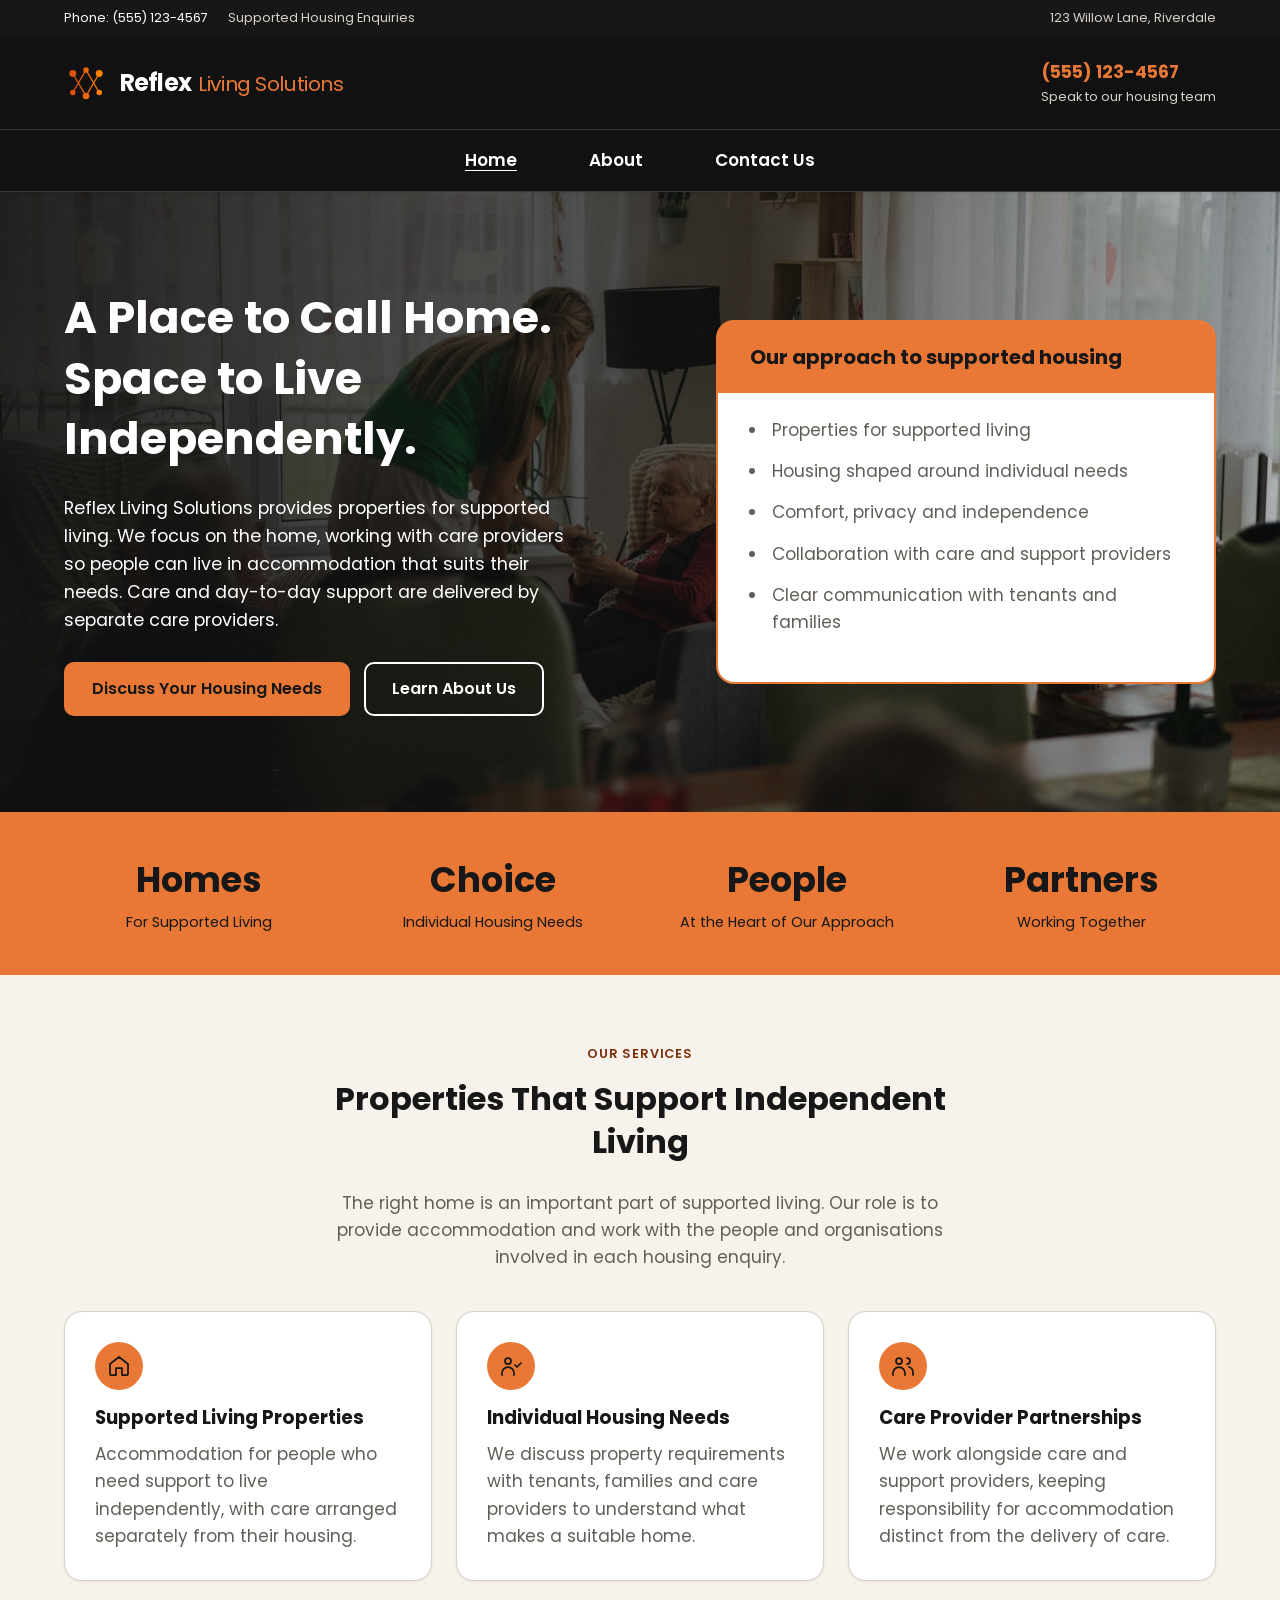
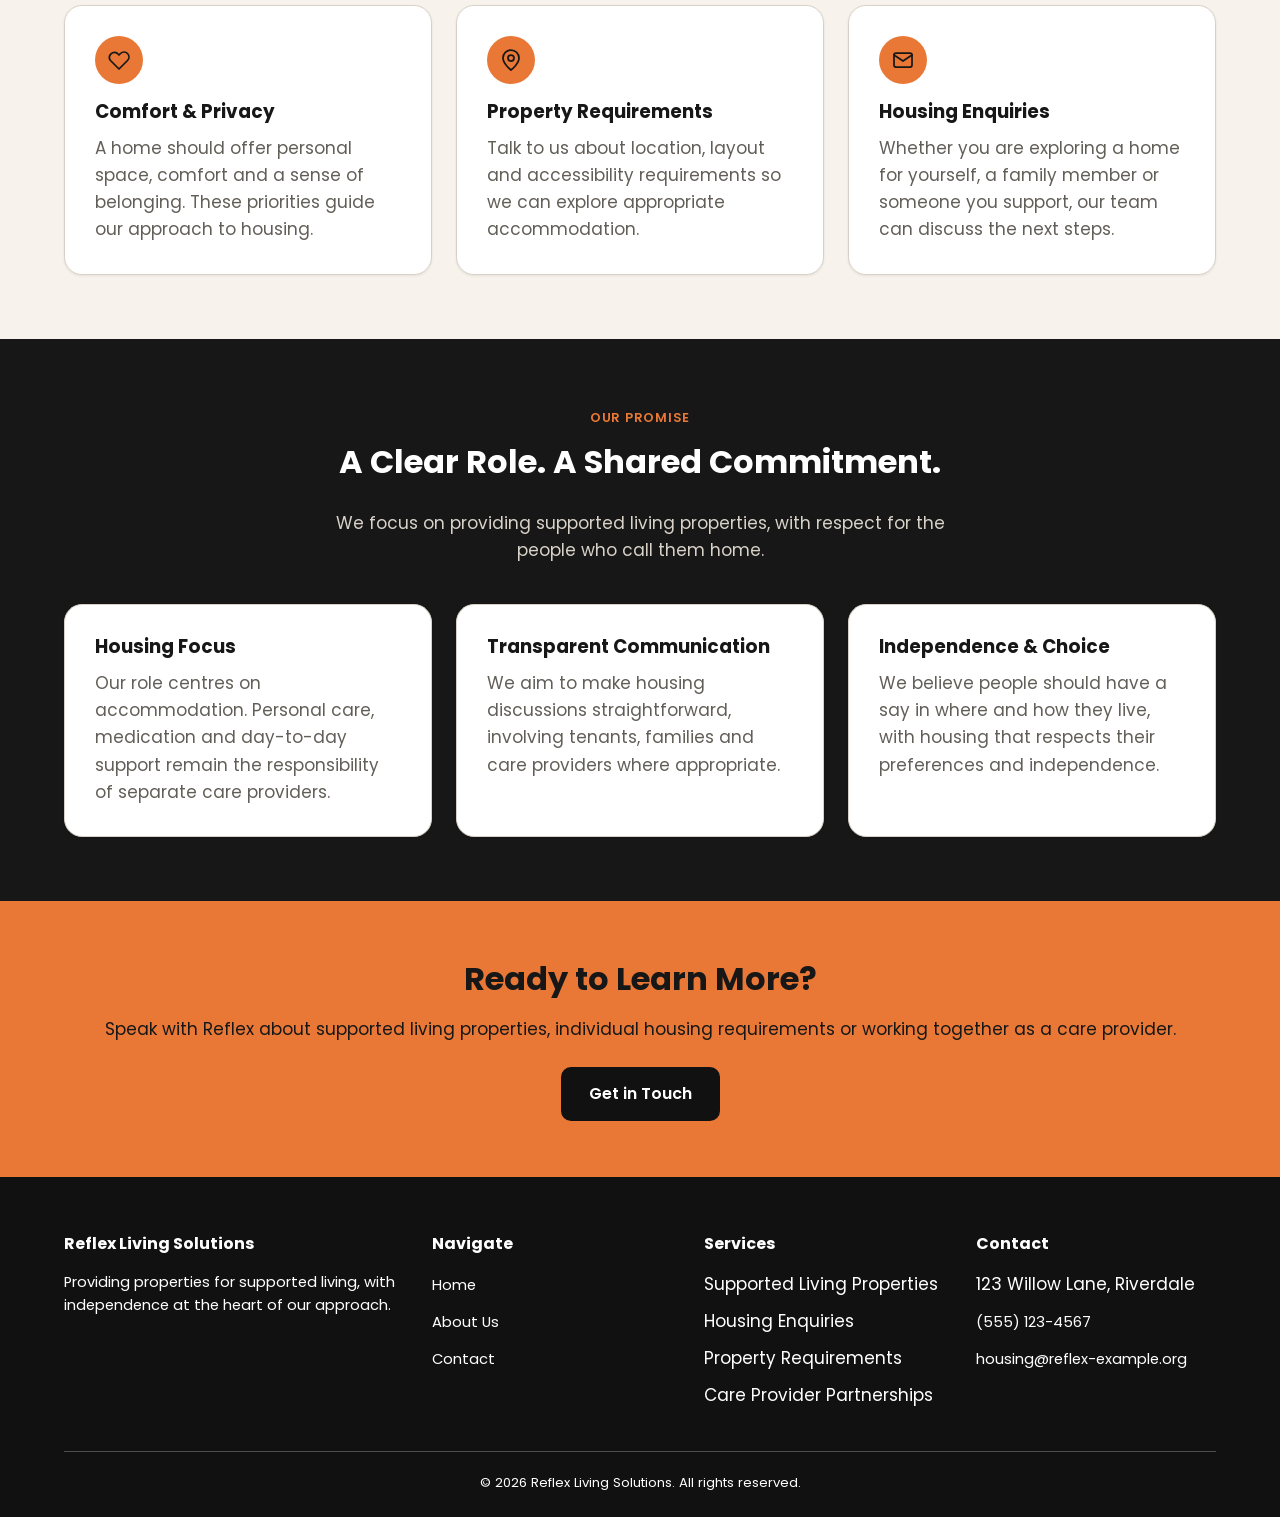
==== website/index.html @ 96c279c5 "Fix 6 logos" ====
<!DOCTYPE html>
<html lang="en">
<head>
    <meta charset="UTF-8">
    <meta name="viewport" content="width=device-width, initial-scale=1.0">
    <title>Reflex Living Solutions | Properties for Supported Living</title>
    <meta name="description" content="Reflex Living Solutions provides properties for supported living, working with care providers to help people find a home that suits their needs.">
    <link rel="icon" href="favicon.ico?v=2" sizes="any">
    <link rel="icon" type="image/png" sizes="32x32" href="images/favicon-32.png?v=2">
    <link rel="stylesheet" href="styles.css">
</head>
<body>
    <a class="skip-link" href="#main-content">Skip to main content</a>

    <div class="top-bar">
        <div class="container">
            <div class="top-bar__contact">
                <a href="tel:+15551234567">Phone: (555) 123-4567</a>
                <span>Supported Housing Enquiries</span>
            </div>
            <div class="top-bar__address">
                123 Willow Lane, Riverdale
            </div>
        </div>
    </div>

    <header class="site-header">
        <div class="container">
            <div class="brand">
                <img class="brand__logo" src="images/logo_reflex.svg" alt="" width="44" height="44">
                <div class="brand__name">
                    Reflex
                    <span>Living Solutions</span>
                </div>
            </div>
            <a class="header-contact" href="tel:+15551234567">
                (555) 123-4567
                <span>Speak to our housing team</span>
            </a>
        </div>
        <nav class="main-nav" aria-label="Primary">
                <ul>
                    <li><a href="index.html" class="active" aria-current="page">Home</a></li>
                    <li><a href="about.html">About</a></li>
                    <li><a href="contact.html" class="nav-cta">Contact Us</a></li>
                </ul>
        </nav>
    </header>

    <main id="main-content">
        <section class="hero">
            <div class="container">
                <div>
                    <h1>A Place to Call Home. Space to Live Independently.</h1>
                    <p>Reflex Living Solutions provides properties for supported living. We focus on the home, working with care providers so people can live in accommodation that suits their needs. Care and day-to-day support are delivered by separate care providers.</p>
                    <div class="hero__actions">
                        <a href="contact.html" class="btn btn-primary">Discuss Your Housing Needs</a>
                        <a href="about.html" class="btn btn-outline">Learn About Us</a>
                    </div>
                </div>
                <div class="hero__panel">
                    <h3>Our approach to supported housing</h3>
                    <ul>
                        <li>Properties for supported living</li>
                        <li>Housing shaped around individual needs</li>
                        <li>Comfort, privacy and independence</li>
                        <li>Collaboration with care and support providers</li>
                        <li>Clear communication with tenants and families</li>
                    </ul>
                </div>
            </div>
        </section>

        <section class="stats">
            <div class="container">
                <div class="grid">
                    <div>
                        <span class="stat__number">Homes</span>
                        <span class="stat__label">For Supported Living</span>
                    </div>
                    <div>
                        <span class="stat__number">Choice</span>
                        <span class="stat__label">Individual Housing Needs</span>
                    </div>
                    <div>
                        <span class="stat__number">People</span>
                        <span class="stat__label">At the Heart of Our Approach</span>
                    </div>
                    <div>
                        <span class="stat__number">Partners</span>
                        <span class="stat__label">Working Together</span>
                    </div>
                </div>
            </div>
        </section>

        <section class="section">
            <div class="container">
                <div class="section-header">
                    <span class="eyebrow">Our Services</span>
                    <h2>Properties That Support Independent Living</h2>
                    <p>The right home is an important part of supported living. Our role is to provide accommodation and work with the people and organisations involved in each housing enquiry.</p>
                </div>
                <div class="grid grid-3">
                    <div class="card">
                        <div class="card__icon" aria-hidden="true">
                            <svg viewBox="0 0 24 24" focusable="false"><path d="m3 10 9-7 9 7v10a1 1 0 0 1-1 1h-5v-7H9v7H4a1 1 0 0 1-1-1Z"/></svg>
                        </div>
                        <h3>Supported Living Properties</h3>
                        <p>Accommodation for people who need support to live independently, with care arranged separately from their housing.</p>
                    </div>
                    <div class="card">
                        <div class="card__icon" aria-hidden="true">
                            <svg viewBox="0 0 24 24" focusable="false"><circle cx="9" cy="7" r="3"/><path d="M3 21v-2a6 6 0 0 1 12 0v2m1-10 2 2 4-4"/></svg>
                        </div>
                        <h3>Individual Housing Needs</h3>
                        <p>We discuss property requirements with tenants, families and care providers to understand what makes a suitable home.</p>
                    </div>
                    <div class="card">
                        <div class="card__icon" aria-hidden="true">
                            <svg viewBox="0 0 24 24" focusable="false"><circle cx="8" cy="7" r="3"/><path d="M2 21v-2a6 6 0 0 1 12 0v2m2-17a3 3 0 0 1 0 6m2 3a6 6 0 0 1 4 6v2"/></svg>
                        </div>
                        <h3>Care Provider Partnerships</h3>
                        <p>We work alongside care and support providers, keeping responsibility for accommodation distinct from the delivery of care.</p>
                    </div>
                    <div class="card">
                        <div class="card__icon" aria-hidden="true">
                            <svg viewBox="0 0 24 24" focusable="false"><path d="M20.5 5.5a5 5 0 0 0-7 0L12 7l-1.5-1.5a5 5 0 0 0-7 7L12 21l8.5-8.5a5 5 0 0 0 0-7Z"/></svg>
                        </div>
                        <h3>Comfort &amp; Privacy</h3>
                        <p>A home should offer personal space, comfort and a sense of belonging. These priorities guide our approach to housing.</p>
                    </div>
                    <div class="card">
                        <div class="card__icon" aria-hidden="true">
                            <svg viewBox="0 0 24 24" focusable="false"><path d="M20 10c0 6-8 12-8 12S4 16 4 10a8 8 0 1 1 16 0Z"/><circle cx="12" cy="10" r="3"/></svg>
                        </div>
                        <h3>Property Requirements</h3>
                        <p>Talk to us about location, layout and accessibility requirements so we can explore appropriate accommodation.</p>
                    </div>
                    <div class="card">
                        <div class="card__icon" aria-hidden="true">
                            <svg viewBox="0 0 24 24" focusable="false"><rect x="3" y="5" width="18" height="14" rx="2"/><path d="m3 7 9 6 9-6"/></svg>
                        </div>
                        <h3>Housing Enquiries</h3>
                        <p>Whether you are exploring a home for yourself, a family member or someone you support, our team can discuss the next steps.</p>
                    </div>
                </div>
            </div>
        </section>

        <section class="section section-alt">
            <div class="container">
                <div class="section-header">
                    <span class="eyebrow">Our Promise</span>
                    <h2>A Clear Role. A Shared Commitment.</h2>
                    <p>We focus on providing supported living properties, with respect for the people who call them home.</p>
                </div>
                <div class="grid grid-3">
                    <div class="card">
                        <h3>Housing Focus</h3>
                        <p>Our role centres on accommodation. Personal care, medication and day-to-day support remain the responsibility of separate care providers.</p>
                    </div>
                    <div class="card">
                        <h3>Transparent Communication</h3>
                        <p>We aim to make housing discussions straightforward, involving tenants, families and care providers where appropriate.</p>
                    </div>
                    <div class="card">
                        <h3>Independence &amp; Choice</h3>
                        <p>We believe people should have a say in where and how they live, with housing that respects their preferences and independence.</p>
                    </div>
                </div>
            </div>
        </section>

        <section class="cta-banner">
            <div class="container">
                <h2>Ready to Learn More?</h2>
                <p>Speak with Reflex about supported living properties, individual housing requirements or working together as a care provider.</p>
                <a href="contact.html" class="btn btn-accent">Get in Touch</a>
            </div>
        </section>
    </main>

    <footer class="site-footer">
        <div class="container">
            <div class="footer-grid">
                <div>
                    <h4>Reflex Living Solutions</h4>
                    <p>Providing properties for supported living, with independence at the heart of our approach.</p>
                </div>
                <div>
                    <h4>Navigate</h4>
                    <ul>
                        <li><a href="index.html">Home</a></li>
                        <li><a href="about.html">About Us</a></li>
                        <li><a href="contact.html">Contact</a></li>
                    </ul>
                </div>
                <div>
                    <h4>Services</h4>
                    <ul>
                        <li>Supported Living Properties</li>
                        <li>Housing Enquiries</li>
                        <li>Property Requirements</li>
                        <li>Care Provider Partnerships</li>
                    </ul>
                </div>
                <div>
                    <h4>Contact</h4>
                    <ul>
                        <li>123 Willow Lane, Riverdale</li>
                        <li><a href="tel:+15551234567">(555) 123-4567</a></li>
                        <li><a href="mailto:housing@reflex-example.org">housing@reflex-example.org</a></li>
                    </ul>
                </div>
            </div>
            <div class="footer-bottom">
                &copy; 2026 Reflex Living Solutions. All rights reserved.
            </div>
        </div>
    </footer>
</body>
</html>
---- website/styles.css ----
/* ============================================
   Reflex Living Solutions — Shared Styles
   ============================================ */

@font-face {
  font-family: 'Poppins';
  font-style: normal;
  font-weight: 400;
  font-display: swap;
  src: url('fonts/poppins-latin-400-normal.woff2') format('woff2');
}

@font-face {
  font-family: 'Poppins';
  font-style: normal;
  font-weight: 600;
  font-display: swap;
  src: url('fonts/poppins-latin-600-normal.woff2') format('woff2');
}

@font-face {
  font-family: 'Poppins';
  font-style: normal;
  font-weight: 700;
  font-display: swap;
  src: url('fonts/poppins-latin-700-normal.woff2') format('woff2');
}

/*
  Reflex palette
  Near-black creates the brand foundation, warm off-white keeps long pages
  welcoming, and burnt orange is reserved for actions and key details.
*/
:root {
  --color-primary: #a63f12;
  --color-primary-dark: #7d2e0b;
  --color-primary-light: #e97836;
  --color-secondary: #171717;
  --color-accent: #e97836;
  --color-accent-dark: #a63f12;
  --color-button-hover: #a63f12;
  --color-focus: #c85a21;

  --color-bg: #f7f3ec;
  --color-bg-alt: #171717;
  --color-surface: #ffffff;
  --color-header-bg: #111111;

  --color-heading: #171717;
  --color-text: #292724;
  --color-text-muted: #625e58;
  --color-text-inverse: #ffffff;
  --color-text-inverse-muted: #d8d2c9;

  --color-border: #d8d1c7;
  --color-border-dark: #3a3835;

  --font-heading: 'Poppins', Arial, sans-serif;
  --font-body: 'Poppins', Arial, sans-serif;

  --radius: 10px;
  --shadow-sm: 0 1px 3px rgba(0, 0, 0, 0.08);
  --shadow-md: 0 4px 14px rgba(0, 0, 0, 0.10);

  --container-width: 1200px;
}

* {
  box-sizing: border-box;
}

html {
  scroll-behavior: smooth;
}

body {
margin: 0;
  font-family: var(--font-body);
  font-size: 1.0625rem;
  color: var(--color-text);
  background-color: var(--color-bg);
  line-height: 1.6;
  -webkit-font-smoothing: antialiased;
}

h1, h2, h3, h4 {
font-family: var(--font-heading);
  color: var(--color-heading);
  font-weight: 700;
  line-height: 1.35;
  margin-top: 0;
}

h2 {
  font-size: clamp(1.65rem, 2.5vw, 2.5rem);
}

p {
  margin-top: 0;
}

a {
  color: var(--color-primary);
  text-decoration: none;
}

a:hover {
  text-decoration: underline;
}

img {
  max-width: 100%;
  display: block;
}

.container {
  width: 100%;
  max-width: var(--container-width);
  margin: 0 auto;
  padding: 0 24px;
}

/* ---------- Skip link ---------- */
.skip-link {
position: absolute;
  left: -999px;
  top: auto;
  background: var(--color-primary-dark);
  color: var(--color-text-inverse);
  padding: 10px 16px;
  border-radius: var(--radius);
  z-index: 1000;
}

.skip-link:focus {
  left: 16px;
  top: 16px;
}

/* ---------- Top bar ---------- */
.top-bar {
background-color: var(--color-bg-alt);
  color: var(--color-text-inverse-muted);
  font-size: 0.8rem;
}

.top-bar .container {
  display: flex;
  justify-content: space-between;
  align-items: center;
  padding-top: 8px;
  padding-bottom: 8px;
  flex-wrap: wrap;
  gap: 8px;
}

.top-bar a {
  color: var(--color-text-inverse);
}

.top-bar__contact {
  display: flex;
  gap: 20px;
  flex-wrap: wrap;
}

/* ---------- Header / Nav ---------- */
.site-header {
  background-color: var(--color-header-bg);
  border-bottom: 1px solid var(--color-border-dark);
  position: sticky;
  top: 0;
  z-index: 100;
  box-shadow: var(--shadow-sm);
}

.site-header .container {
display: flex;
  align-items: center;
  justify-content: space-between;
  padding-top: 22px;
  padding-bottom: 22px;
  flex-wrap: wrap;
  gap: 20px;
}

.brand {
  display: flex;
  align-items: center;
  gap: 12px;
}

.brand__logo {
  width: 44px;
  height: 44px;
  display: block;
  flex-shrink: 0;
}

.brand__name {
  display: flex;
  align-items: baseline;
  gap: 0.3em;
  font-family: var(--font-heading);
  font-size: clamp(1rem, 3.5vw, 1.5rem);
  color: var(--color-text-inverse);
  font-weight: 700;
  letter-spacing: -0.035em;
  white-space: nowrap;
}

.brand__name span {
  font-size: 0.85em;
  font-weight: 500;
  color: var(--color-accent);
  letter-spacing: -0.02em;
}

.header-contact {
  color: var(--color-primary-light);
  font-weight: 700;
  font-size: 1.1rem;
}

.header-contact span {
  display: block;
  color: var(--color-text-inverse-muted);
  font-size: 0.8rem;
  font-weight: 400;
}

.main-nav {
  background-color: var(--color-header-bg);
  border-top: 1px solid var(--color-border-dark);
}

.main-nav ul {
list-style: none;
  display: flex;
  justify-content: center;
  gap: 16px;
  max-width: var(--container-width);
  margin: 0 auto;
  padding: 0 24px;
  flex-wrap: wrap;
}

.main-nav a {
display: inline-block;
  padding: 17px 28px;
  border-radius: 0;
  background-color: transparent;
  color: var(--color-text-inverse);
  font-weight: 600;
  transition: background-color 0.2s ease;
}

.main-nav a:hover,
.main-nav a:focus-visible {
  background-color: var(--color-button-hover);
  text-decoration: none;
}

.main-nav a.active {
  text-decoration: underline;
  text-underline-offset: 4px;
}

/* ---------- Buttons ---------- */
.btn {
display: inline-flex;
  align-items: center;
  justify-content: center;
  min-height: 48px;
  padding: 12px 26px;
  border-radius: var(--radius);
  font-weight: 600;
  border: 2px solid transparent;
  cursor: pointer;
  font-size: 1rem;
  font-family: var(--font-body);
  transition: background-color 0.2s ease, color 0.2s ease, border-color 0.2s ease;
}

.btn:hover {
  text-decoration: none;
}

.btn-primary {
background-color: var(--color-accent);
  border-color: var(--color-accent);
  color: var(--color-heading);
}

.btn-primary:hover {
  background-color: var(--color-button-hover);
  border-color: var(--color-button-hover);
  color: var(--color-text-inverse);
}

.btn-outline {
background-color: transparent;
  color: var(--color-primary);
  border-color: var(--color-primary);
}

.btn-outline:hover {
background-color: var(--color-button-hover);
  border-color: var(--color-button-hover);
  color: var(--color-text-inverse);
}

.btn-accent {
background-color: var(--color-accent);
  border-color: var(--color-accent);
  color: var(--color-heading);
}

.btn-accent:hover {
background-color: var(--color-button-hover);
  border-color: var(--color-button-hover);
  color: var(--color-text-inverse);
}

/* ---------- Hero ---------- */
.hero {
  background:
    linear-gradient(
      90deg,
      rgba(17, 17, 17, 0.90) 0%,
      rgba(17, 17, 17, 0.65) 55%,
      rgba(17, 17, 17, 0.30) 100%
    ),
    url("images/hero-placeholder.jpg") center / cover no-repeat;
  padding: 6rem 0;
}

.hero .container {
  display: grid;
  grid-template-columns: 1.1fr 0.9fr;
  gap: 40px;
  align-items: center;
}

.hero h1 {
  color: var(--color-text-inverse);
  font-size: clamp(2rem, 3.5vw, 3.5rem);
  margin-bottom: 24px;
}

.hero p {
  font-size: 1.1rem;
  color: var(--color-text-inverse);
  margin-bottom: 28px;
  max-width: 46ch;
}

.hero .btn-outline {
  color: var(--color-text-inverse);
  border-color: var(--color-text-inverse);
}

.hero__actions {
  display: flex;
  gap: 14px;
  flex-wrap: wrap;
}

.hero__panel {
  background-color: var(--color-surface);
  border: 2px solid var(--color-accent);
  border-radius: 18px;
  padding: 32px;
  color: var(--color-text);
}

.hero__panel h3 {
color: var(--color-heading);
  margin: -32px -32px 24px;
  padding: 22px 32px;
  background-color: var(--color-accent);
  border-radius: 15px 15px 0 0;
  font-size: 1.25rem;
}

.hero__panel ul {
  margin: 0;
  padding-left: 18px;
  color: var(--color-text-muted);
}

.hero__panel li {
margin-bottom: 14px;
  padding-left: 4px;
}

.page-hero {
background-color: var(--color-surface);
  color: var(--color-text);
  padding: 64px 0 48px;
  text-align: center;
}

.page-hero h1 {
color: var(--color-heading);
  font-size: clamp(2rem, 3.5vw, 3.5rem);
  margin-bottom: 16px;
}

.page-hero p {
  color: var(--color-text);
  max-width: 60ch;
  margin: 0 auto;
}

/* ---------- Sections ---------- */
.section {
  padding: 64px 0;
}

.section-alt {
  background-color: var(--color-bg-alt);
}

.section-alt .section-header h2,
.section-alt > .container > .grid > div > h2,
.section-alt > .container > .value-list h3 {
  color: var(--color-text-inverse);
}

.section-alt .section-header p,
.section-alt > .container > .value-list p {
  color: var(--color-text-inverse-muted);
}

.section-alt > .container > .value-list li {
  border-color: var(--color-border-dark);
}

.section-alt .eyebrow {
  color: var(--color-primary-light);
}

.section-header {
  text-align: center;
  max-width: 640px;
  margin: 0 auto 40px;
}

.eyebrow {
display: inline-block;
  color: var(--color-primary-dark);
  font-weight: 600;
  letter-spacing: 0.06em;
  text-transform: uppercase;
  font-size: 0.8rem;
  margin-bottom: 12px;
}

.section-header p {
  color: var(--color-text-muted);
}

/* ---------- Grids & Cards ---------- */
.grid {
  display: grid;
  gap: 24px;
}

.grid-3 {
  grid-template-columns: repeat(3, 1fr);
}

.grid-2 {
  grid-template-columns: repeat(2, 1fr);
}

.card {
background-color: var(--color-surface);
  border: 1px solid var(--color-border);
  border-radius: 18px;
  padding: 30px;
  box-shadow: var(--shadow-sm);
}

.card__icon {
  width: 48px;
  height: 48px;
  border-radius: 50%;
  background-color: var(--color-primary-light);
  color: var(--color-heading);
  display: flex;
  align-items: center;
  justify-content: center;
  font-size: 1.4rem;
  margin-bottom: 16px;
  font-weight: bold;
}

.card__icon svg {
  width: 24px;
  height: 24px;
  display: block;
  fill: none;
  stroke: currentColor;
  stroke-width: 1.75;
  stroke-linecap: round;
  stroke-linejoin: round;
}

.card h3 {
  margin-bottom: 10px;
  font-size: 1.15rem;
}

.card p {
  color: var(--color-text-muted);
  margin-bottom: 0;
}

/* ---------- Stats ---------- */
.stats {
  background-color: var(--color-primary-light);
  color: var(--color-heading);
  padding: 40px 0;
}

.stats .grid {
  grid-template-columns: repeat(4, 1fr);
  text-align: center;
}

.stat__number {
  font-family: var(--font-heading);
  font-size: 2.2rem;
  font-weight: bold;
  display: block;
}

.stat__label {
color: var(--color-heading);
  font-size: 0.9rem;
}

/* ---------- CTA banner ---------- */
.cta-banner {
background-color: var(--color-primary-light);
  color: var(--color-heading);
  padding: 56px 0;
  text-align: center;
}

.cta-banner h2 {
color: var(--color-heading);
  margin-bottom: 16px;
}

.cta-banner p {
  color: var(--color-heading);
  margin-bottom: 24px;
}

.cta-banner .btn-accent {
  background-color: var(--color-header-bg);
  border-color: var(--color-header-bg);
  color: var(--color-text-inverse);
}

.cta-banner .btn-accent:hover {
  background-color: var(--color-surface);
  border-color: var(--color-surface);
  color: var(--color-heading);
}

/* ---------- About page specifics ---------- */
.value-list {
  list-style: none;
  margin: 0;
  padding: 0;
}

.value-list li {
  display: flex;
  gap: 16px;
  padding: 18px 0;
  border-bottom: 1px solid var(--color-border);
}

.value-list li:last-child {
  border-bottom: none;
}

.value-list__mark {
  flex-shrink: 0;
  width: 36px;
  height: 36px;
  border-radius: 50%;
  background-color: var(--color-primary-light);
  color: var(--color-heading);
  display: flex;
  align-items: center;
  justify-content: center;
  font-weight: bold;
}

.team-card {
  text-align: center;
}

.team-card__photo {
  width: 96px;
  height: 96px;
  border-radius: 50%;
  background-color: var(--color-bg-alt);
  border: 3px solid var(--color-primary-light);
  margin: 0 auto 16px;
  display: flex;
  align-items: center;
  justify-content: center;
  color: var(--color-primary-light);
  font-family: var(--font-heading);
  font-size: 1.6rem;
  font-weight: bold;
}

.team-card__role {
  color: var(--color-text);
  font-weight: 600;
  font-size: 0.9rem;
  margin-bottom: 10px;
}

/* ---------- Contact page specifics ---------- */
.contact-layout {
  display: grid;
  grid-template-columns: 1fr 1fr;
  gap: 40px;
  align-items: start;
}

.info-card {
  display: flex;
  gap: 16px;
  padding: 20px 0;
  border-bottom: 1px solid var(--color-border);
}

.info-card:last-child {
  border-bottom: none;
}

.info-card__icon {
  width: 42px;
  height: 42px;
  border-radius: 50%;
  background-color: var(--color-primary-light);
  color: var(--color-heading);
  display: flex;
  align-items: center;
  justify-content: center;
  flex-shrink: 0;
  font-weight: bold;
}

.info-card h3 {
  font-size: 1rem;
  margin-bottom: 4px;
}

.info-card p {
  color: var(--color-text-muted);
  margin-bottom: 0;
}

.map-placeholder {
  margin-top: 28px;
  background-color: var(--color-bg-alt);
  border: 1px dashed var(--color-border);
  border-radius: var(--radius);
  padding: 40px;
  text-align: center;
  color: var(--color-text-inverse-muted);
}

.form-card {
  background-color: var(--color-surface);
  border: 1px solid var(--color-border);
  border-radius: var(--radius);
  padding: 32px;
  box-shadow: var(--shadow-sm);
}

.form-row {
  display: grid;
  grid-template-columns: 1fr 1fr;
  gap: 16px;
}

.form-group {
  margin-bottom: 18px;
}

.form-group label {
  display: block;
  font-weight: 600;
  margin-bottom: 6px;
  font-size: 0.92rem;
}

.form-group input,
.form-group select,
.form-group textarea {
  width: 100%;
  padding: 11px 12px;
  border: 1px solid var(--color-border);
  border-radius: var(--radius);
  font-family: var(--font-body);
  font-size: 0.95rem;
  background-color: var(--color-bg);
  color: var(--color-text);
}

.form-group input:focus,
.form-group select:focus,
.form-group textarea:focus {
  outline: 2px solid var(--color-primary);
  outline-offset: 1px;
}

.form-note {
  font-size: 0.82rem;
  color: var(--color-text-muted);
  margin-top: 14px;
}

/* ---------- Footer ---------- */
.site-footer {
background-color: var(--color-header-bg);
  color: var(--color-text-inverse);
  padding: 56px 0 24px;
}

.footer-grid {
  display: grid;
  grid-template-columns: 1.4fr 1fr 1fr 1fr;
  gap: 32px;
  margin-bottom: 32px;
}

.site-footer h4 {
  color: var(--color-text-inverse);
  font-size: 1rem;
  margin-bottom: 16px;
}

.site-footer p {
  color: var(--color-text-inverse);
  font-size: 0.92rem;
}

.site-footer ul {
  list-style: none;
  margin: 0;
  padding: 0;
}

.site-footer li {
  margin-bottom: 10px;
}

.site-footer a {
  color: var(--color-text-inverse);
  font-size: 0.92rem;
}

.footer-bottom {
  border-top: 1px solid rgba(255, 255, 255, 0.25);
  padding-top: 20px;
  text-align: center;
  font-size: 0.82rem;
  color: var(--color-text-inverse);
}

/* Keyboard focus stays visible on every background. */
a:focus-visible,
button:focus-visible {
  outline: 3px solid var(--color-focus);
  outline-offset: 4px;
}

.grid > *, .contact-layout > *, .footer-grid > * {
  min-width: 0;
}

.site-footer a, .info-card a {
  overflow-wrap: anywhere;
}

/* ---------- Responsive ---------- */
@media (max-width: 860px) {
  .hero .container {
    grid-template-columns: 1fr;
  }

  .grid-3 {
    grid-template-columns: 1fr;
  }

  .grid-2,
  .contact-layout,
  .form-row {
    grid-template-columns: 1fr;
  }

  .stats .grid {
    grid-template-columns: repeat(2, 1fr);
    gap: 32px;
  }

  .footer-grid {
    grid-template-columns: repeat(2, 1fr);
  }

  .site-header .container {
    justify-content: center;
    text-align: center;
  }

  .main-nav ul {
    justify-content: center;
  }
}

@media (max-width: 528px) {
  .container { padding-left: 20px; padding-right: 20px; }
  .top-bar .container { justify-content: center; text-align: center; }
  .top-bar__address { display: none; }
  .top-bar__contact { justify-content: center; gap: 8px; }
  .main-nav ul { gap: 0; padding: 0 8px; }
  .main-nav a { padding: 14px 18px; font-size: 0.9rem; }
  .header-contact { text-align: center; }
  .hero, .section { padding: 40px 0; }
  .hero__panel { padding: 24px; }
  .hero__panel h3 { margin: -24px -24px 24px; padding: 20px 24px; }
  .form-card { padding: 24px; }
  .hero__actions .btn { width: 100%; }

  .hero h1 {
    font-size: 2rem;
  }

  .footer-grid {
    grid-template-columns: 1fr;
  }

  .stats .grid {
    grid-template-columns: 1fr;
  }

}
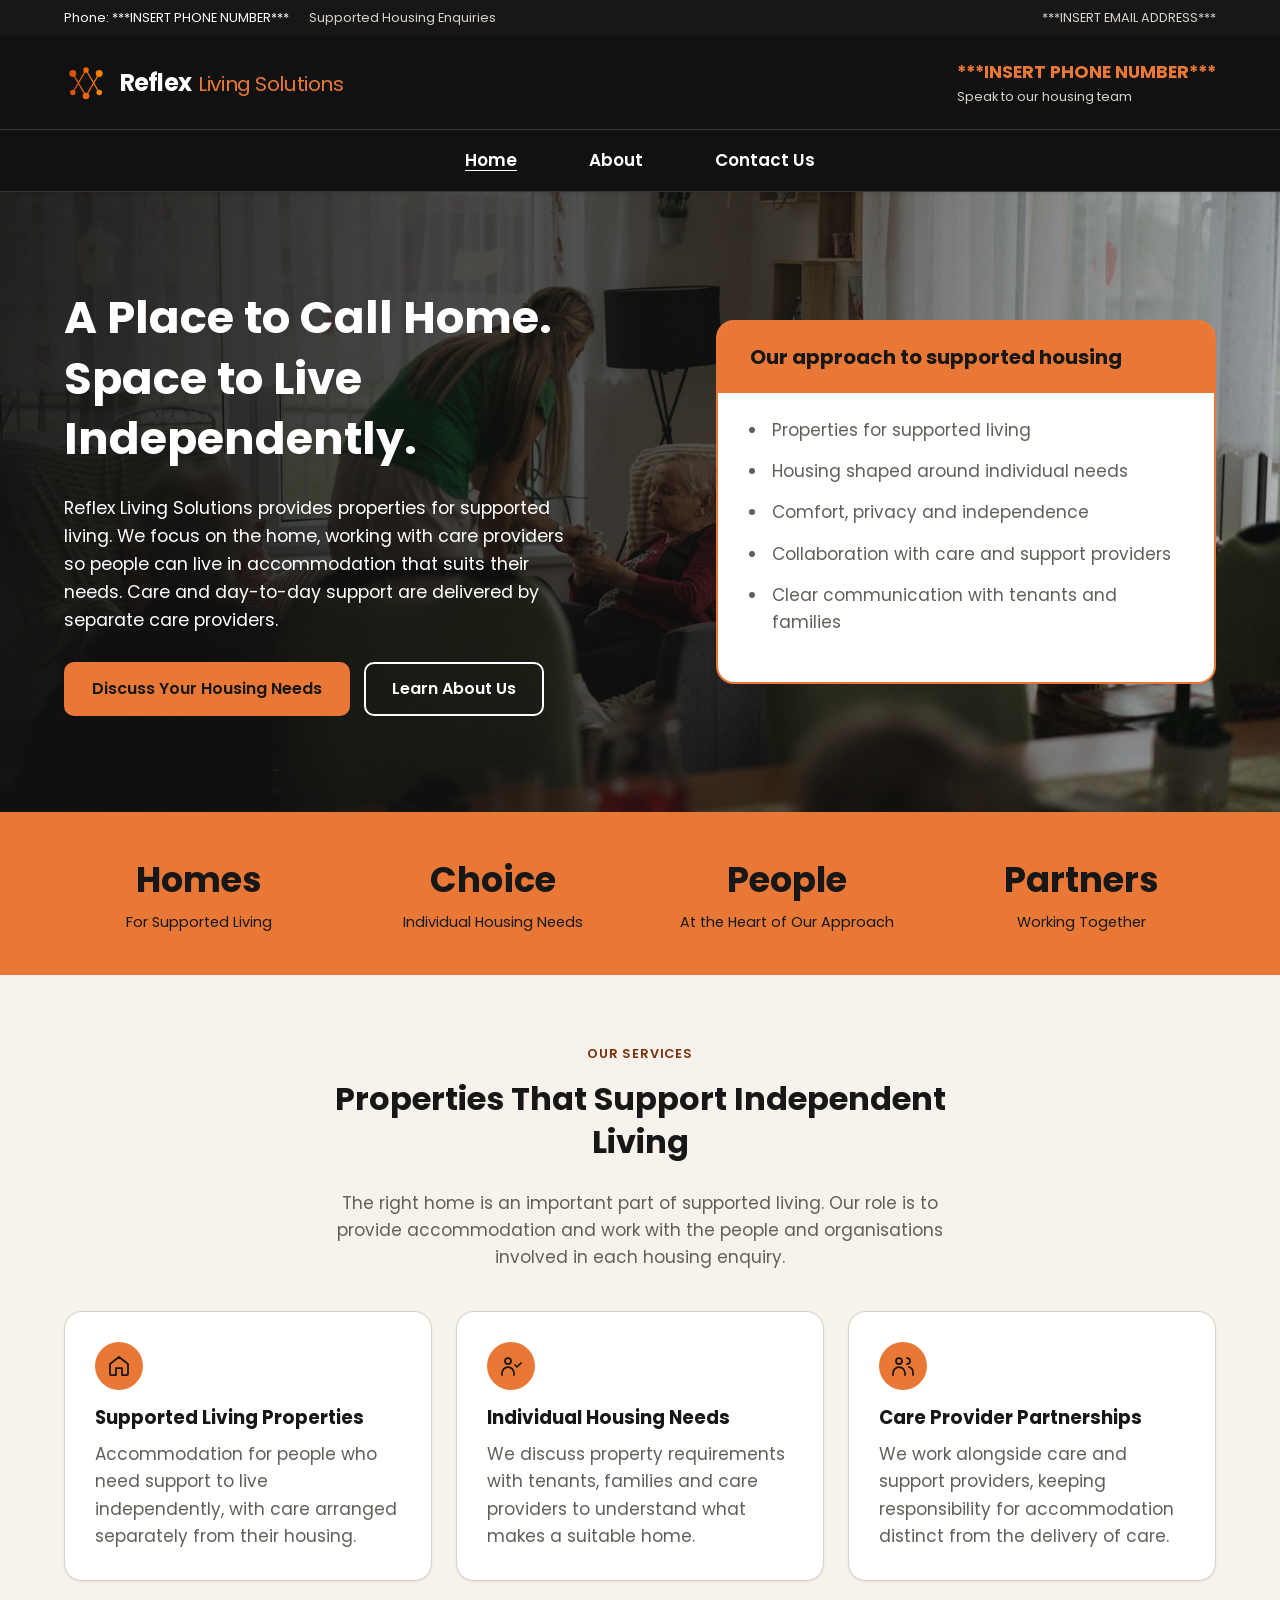
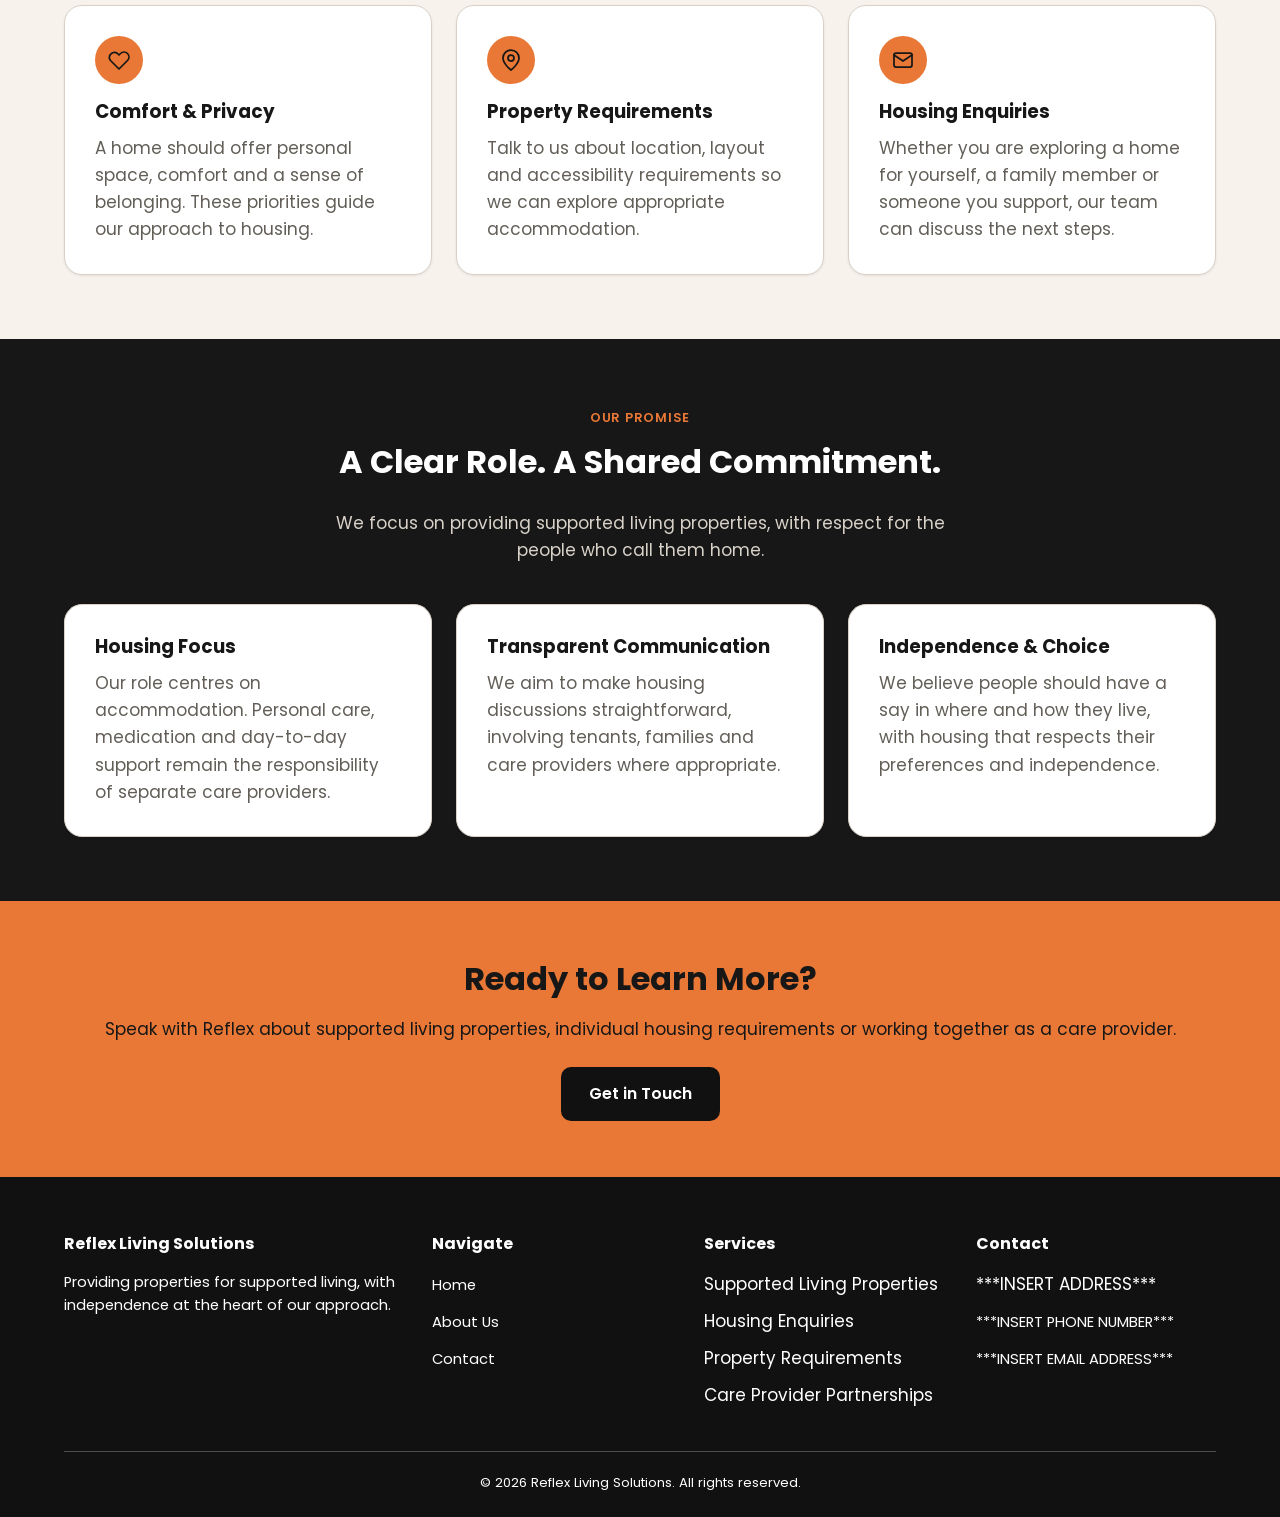
==== commit ba88a66c: "changed all meadowview details to ***INSERT HERE****" ====
--- a/website/index.html
+++ b/website/index.html
@@ -5,9 +5,8 @@
     <meta name="viewport" content="width=device-width, initial-scale=1.0">
     <title>Reflex Living Solutions | Properties for Supported Living</title>
     <meta name="description" content="Reflex Living Solutions provides properties for supported living, working with care providers to help people find a home that suits their needs.">
-    <link rel="icon" href="favicon.ico?v=2" sizes="any">
-    <link rel="icon" type="image/png" sizes="32x32" href="images/favicon-32.png?v=2">
-    <link rel="stylesheet" href="styles.css">
+    <link rel="icon" type="image/svg+xml" sizes="any" href="images/logo_reflex.svg?v=3">
+    <link rel="stylesheet" href="styles.css?v=20261007-icons">
 </head>
 <body>
     <a class="skip-link" href="#main-content">Skip to main content</a>
@@ -15,11 +14,11 @@
     <div class="top-bar">
         <div class="container">
             <div class="top-bar__contact">
-                <a href="tel:+15551234567">Phone: (555) 123-4567</a>
+                <a href="tel:***INSERT PHONE NUMBER***">Phone: ***INSERT PHONE NUMBER***</a>
                 <span>Supported Housing Enquiries</span>
             </div>
             <div class="top-bar__address">
-                123 Willow Lane, Riverdale
+                ***INSERT EMAIL ADDRESS***
             </div>
         </div>
     </div>
@@ -33,8 +32,8 @@
                     <span>Living Solutions</span>
                 </div>
             </div>
-            <a class="header-contact" href="tel:+15551234567">
-                (555) 123-4567
+            <a class="header-contact" href="tel:***INSERT PHONE NUMBER***">
+                ***INSERT PHONE NUMBER***
                 <span>Speak to our housing team</span>
             </a>
         </div>
@@ -104,42 +103,42 @@
                 <div class="grid grid-3">
                     <div class="card">
                         <div class="card__icon" aria-hidden="true">
-                            <svg viewBox="0 0 24 24" focusable="false"><path d="m3 10 9-7 9 7v10a1 1 0 0 1-1 1h-5v-7H9v7H4a1 1 0 0 1-1-1Z"/></svg>
+                            <svg viewBox="0 0 24 24" width="24" height="24" fill="none" stroke="currentColor" stroke-width="1.75" stroke-linecap="round" stroke-linejoin="round" focusable="false"><path d="m3 10 9-7 9 7v10a1 1 0 0 1-1 1h-5v-7H9v7H4a1 1 0 0 1-1-1Z"/></svg>
                         </div>
                         <h3>Supported Living Properties</h3>
                         <p>Accommodation for people who need support to live independently, with care arranged separately from their housing.</p>
                     </div>
                     <div class="card">
                         <div class="card__icon" aria-hidden="true">
-                            <svg viewBox="0 0 24 24" focusable="false"><circle cx="9" cy="7" r="3"/><path d="M3 21v-2a6 6 0 0 1 12 0v2m1-10 2 2 4-4"/></svg>
+                            <svg viewBox="0 0 24 24" width="24" height="24" fill="none" stroke="currentColor" stroke-width="1.75" stroke-linecap="round" stroke-linejoin="round" focusable="false"><circle cx="9" cy="7" r="3"/><path d="M3 21v-2a6 6 0 0 1 12 0v2m1-10 2 2 4-4"/></svg>
                         </div>
                         <h3>Individual Housing Needs</h3>
                         <p>We discuss property requirements with tenants, families and care providers to understand what makes a suitable home.</p>
                     </div>
                     <div class="card">
                         <div class="card__icon" aria-hidden="true">
-                            <svg viewBox="0 0 24 24" focusable="false"><circle cx="8" cy="7" r="3"/><path d="M2 21v-2a6 6 0 0 1 12 0v2m2-17a3 3 0 0 1 0 6m2 3a6 6 0 0 1 4 6v2"/></svg>
+                            <svg viewBox="0 0 24 24" width="24" height="24" fill="none" stroke="currentColor" stroke-width="1.75" stroke-linecap="round" stroke-linejoin="round" focusable="false"><circle cx="8" cy="7" r="3"/><path d="M2 21v-2a6 6 0 0 1 12 0v2m2-17a3 3 0 0 1 0 6m2 3a6 6 0 0 1 4 6v2"/></svg>
                         </div>
                         <h3>Care Provider Partnerships</h3>
                         <p>We work alongside care and support providers, keeping responsibility for accommodation distinct from the delivery of care.</p>
                     </div>
                     <div class="card">
                         <div class="card__icon" aria-hidden="true">
-                            <svg viewBox="0 0 24 24" focusable="false"><path d="M20.5 5.5a5 5 0 0 0-7 0L12 7l-1.5-1.5a5 5 0 0 0-7 7L12 21l8.5-8.5a5 5 0 0 0 0-7Z"/></svg>
+                            <svg viewBox="0 0 24 24" width="24" height="24" fill="none" stroke="currentColor" stroke-width="1.75" stroke-linecap="round" stroke-linejoin="round" focusable="false"><path d="M20.5 5.5a5 5 0 0 0-7 0L12 7l-1.5-1.5a5 5 0 0 0-7 7L12 21l8.5-8.5a5 5 0 0 0 0-7Z"/></svg>
                         </div>
                         <h3>Comfort &amp; Privacy</h3>
                         <p>A home should offer personal space, comfort and a sense of belonging. These priorities guide our approach to housing.</p>
                     </div>
                     <div class="card">
                         <div class="card__icon" aria-hidden="true">
-                            <svg viewBox="0 0 24 24" focusable="false"><path d="M20 10c0 6-8 12-8 12S4 16 4 10a8 8 0 1 1 16 0Z"/><circle cx="12" cy="10" r="3"/></svg>
+                            <svg viewBox="0 0 24 24" width="24" height="24" fill="none" stroke="currentColor" stroke-width="1.75" stroke-linecap="round" stroke-linejoin="round" focusable="false"><path d="M20 10c0 6-8 12-8 12S4 16 4 10a8 8 0 1 1 16 0Z"/><circle cx="12" cy="10" r="3"/></svg>
                         </div>
                         <h3>Property Requirements</h3>
                         <p>Talk to us about location, layout and accessibility requirements so we can explore appropriate accommodation.</p>
                     </div>
                     <div class="card">
                         <div class="card__icon" aria-hidden="true">
-                            <svg viewBox="0 0 24 24" focusable="false"><rect x="3" y="5" width="18" height="14" rx="2"/><path d="m3 7 9 6 9-6"/></svg>
+                            <svg viewBox="0 0 24 24" width="24" height="24" fill="none" stroke="currentColor" stroke-width="1.75" stroke-linecap="round" stroke-linejoin="round" focusable="false"><rect x="3" y="5" width="18" height="14" rx="2"/><path d="m3 7 9 6 9-6"/></svg>
                         </div>
                         <h3>Housing Enquiries</h3>
                         <p>Whether you are exploring a home for yourself, a family member or someone you support, our team can discuss the next steps.</p>
@@ -208,9 +207,9 @@
                 <div>
                     <h4>Contact</h4>
                     <ul>
-                        <li>123 Willow Lane, Riverdale</li>
-                        <li><a href="tel:+15551234567">(555) 123-4567</a></li>
-                        <li><a href="mailto:housing@reflex-example.org">housing@reflex-example.org</a></li>
+                        <li>***INSERT ADDRESS***</li>
+                        <li><a href="tel:***INSERT PHONE NUMBER***">***INSERT PHONE NUMBER***</a></li>
+                        <li><a href="mailto:***INSERT EMAIL ADDRESS***">***INSERT EMAIL ADDRESS***</a></li>
                     </ul>
                 </div>
             </div>
--- a/website/styles.css
+++ b/website/styles.css
@@ -497,7 +497,8 @@
   font-weight: bold;
 }
 
-.card__icon svg {
+.card__icon svg,
+.info-card__icon svg {
   width: 24px;
   height: 24px;
   display: block;
@@ -573,6 +574,16 @@
 }
 
 /* ---------- About page specifics ---------- */
+.glance-card {
+  align-self: start;
+}
+
+.glance-card .value-list li {
+  align-items: center;
+  min-height: 76px;
+  padding: 20px 0;
+}
+
 .value-list {
   list-style: none;
   margin: 0;
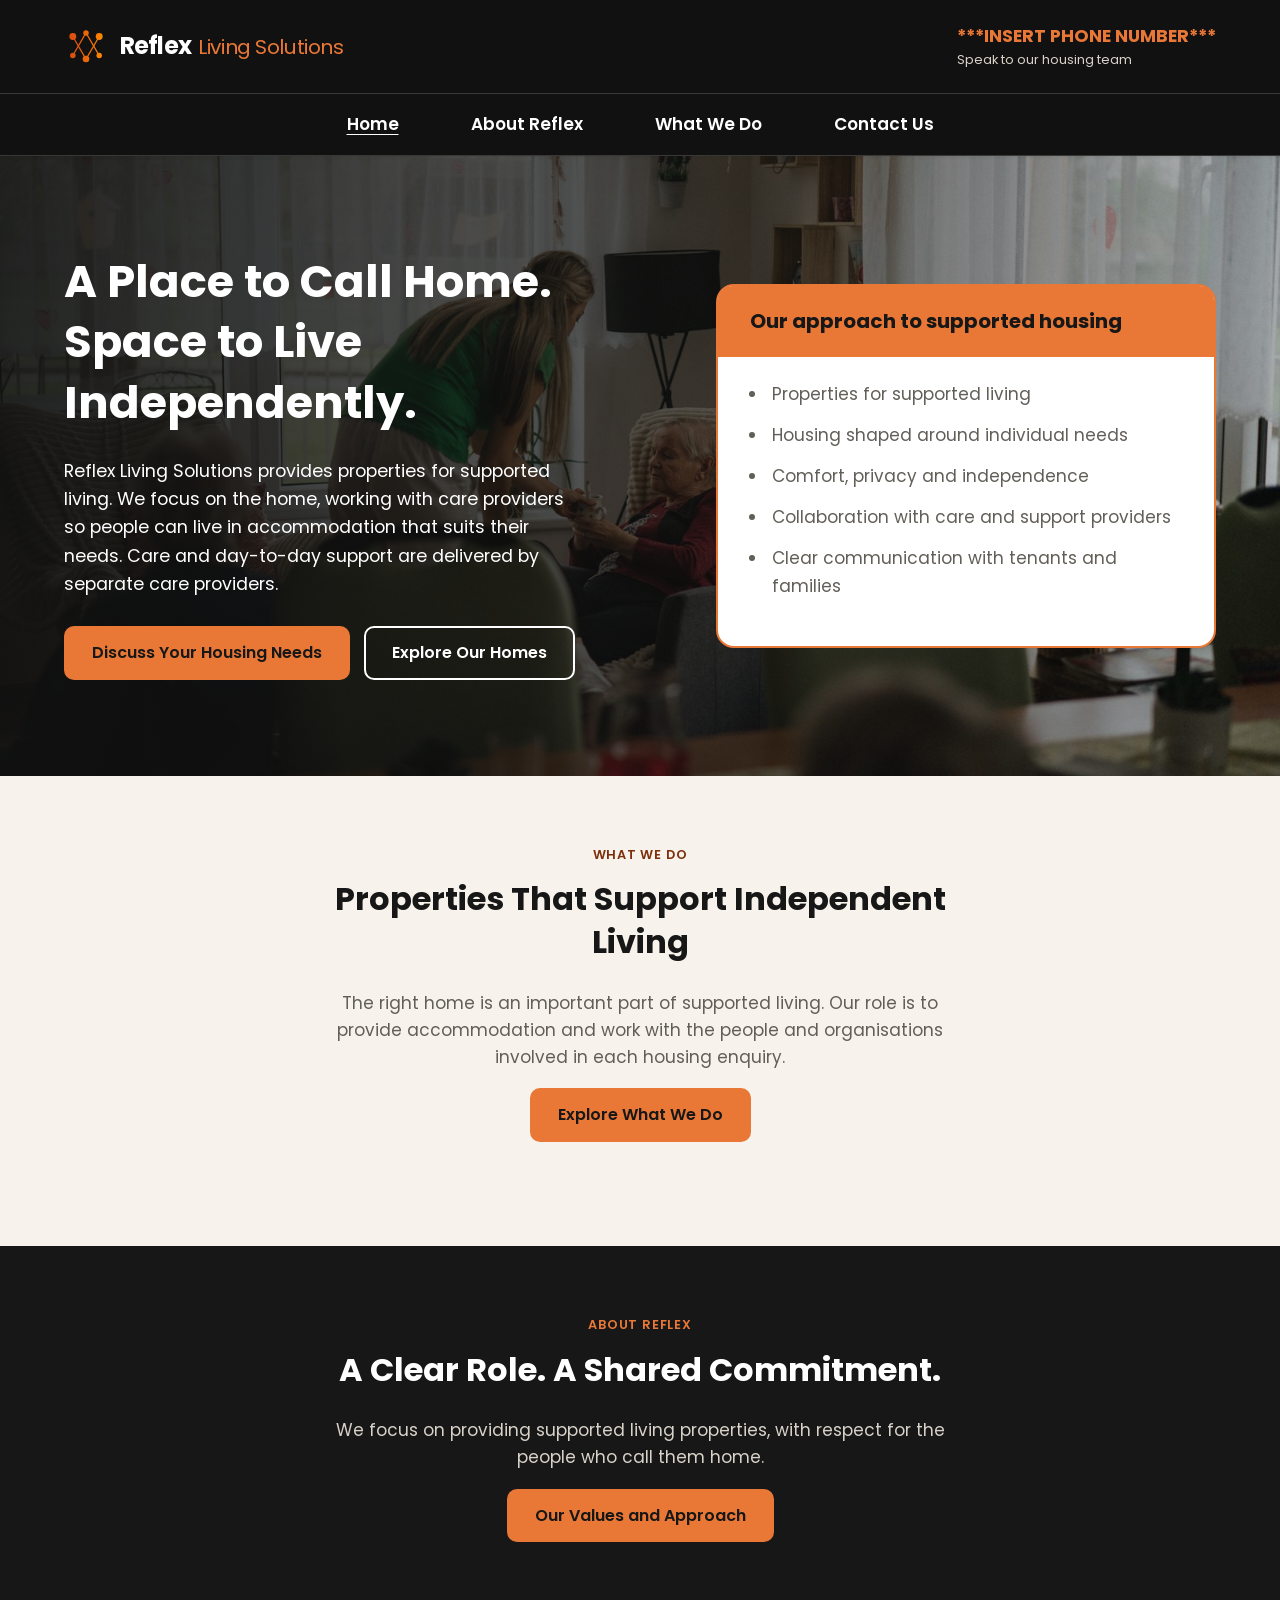
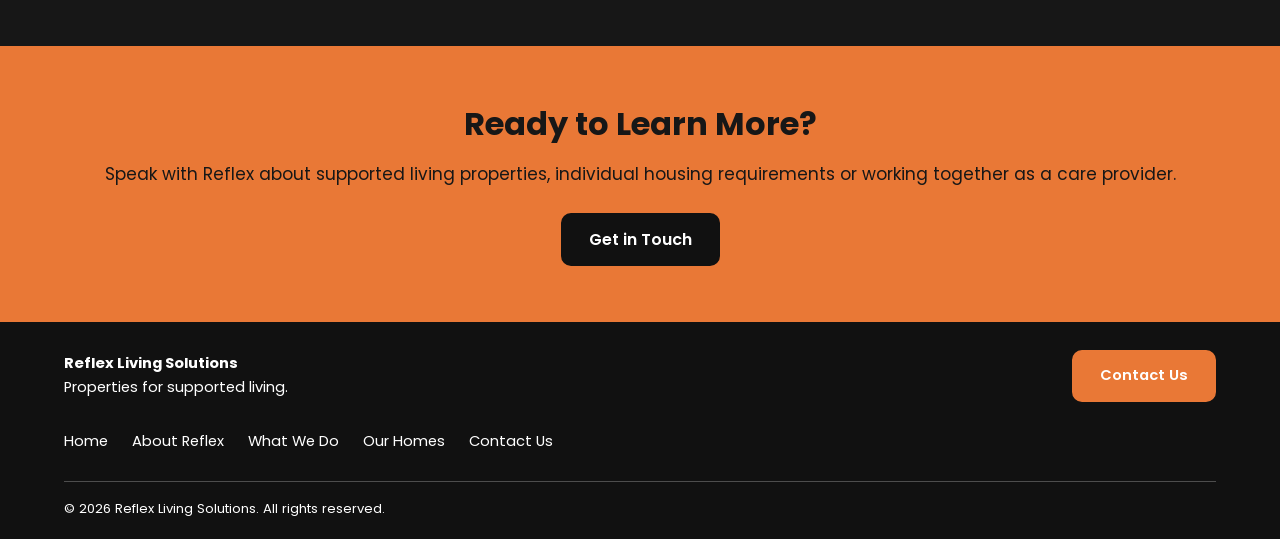
==== commit 200c7963: "Added a menu button, shortened the footer and rearranged the info into two extra pages and improved " ====
--- a/website/index.html
+++ b/website/index.html
@@ -6,24 +6,13 @@
     <title>Reflex Living Solutions | Properties for Supported Living</title>
     <meta name="description" content="Reflex Living Solutions provides properties for supported living, working with care providers to help people find a home that suits their needs.">
     <link rel="icon" type="image/svg+xml" sizes="any" href="images/logo_reflex.svg?v=3">
-    <link rel="stylesheet" href="styles.css?v=20261007-icons">
+    <link rel="stylesheet" href="styles.css?v=20261007-homes">
+    <script src="navigation.js" defer></script>
 </head>
 <body>
     <a class="skip-link" href="#main-content">Skip to main content</a>
 
-    <div class="top-bar">
-        <div class="container">
-            <div class="top-bar__contact">
-                <a href="tel:***INSERT PHONE NUMBER***">Phone: ***INSERT PHONE NUMBER***</a>
-                <span>Supported Housing Enquiries</span>
-            </div>
-            <div class="top-bar__address">
-                ***INSERT EMAIL ADDRESS***
-            </div>
-        </div>
-    </div>
-
-    <header class="site-header">
+<header class="site-header">
         <div class="container">
             <div class="brand">
                 <img class="brand__logo" src="images/logo_reflex.svg" alt="" width="44" height="44">
@@ -38,11 +27,13 @@
             </a>
         </div>
         <nav class="main-nav" aria-label="Primary">
-                <ul>
-                    <li><a href="index.html" class="active" aria-current="page">Home</a></li>
-                    <li><a href="about.html">About</a></li>
-                    <li><a href="contact.html" class="nav-cta">Contact Us</a></li>
-                </ul>
+            <button class="nav-toggle" type="button" aria-expanded="false" aria-controls="primary-links" hidden>Menu</button>
+            <ul id="primary-links">
+                <li><a href="index.html" class="active" aria-current="page">Home</a></li>
+                <li><a href="about.html">About Reflex</a></li>
+                <li><a href="what-we-do.html">What We Do</a></li>
+                <li><a href="contact.html">Contact Us</a></li>
+            </ul>
         </nav>
     </header>
 
@@ -54,7 +45,7 @@
                     <p>Reflex Living Solutions provides properties for supported living. We focus on the home, working with care providers so people can live in accommodation that suits their needs. Care and day-to-day support are delivered by separate care providers.</p>
                     <div class="hero__actions">
                         <a href="contact.html" class="btn btn-primary">Discuss Your Housing Needs</a>
-                        <a href="about.html" class="btn btn-outline">Learn About Us</a>
+                        <a href="our-homes.html" class="btn btn-outline">Explore Our Homes</a>
                     </div>
                 </div>
                 <div class="hero__panel">
@@ -70,103 +61,24 @@
             </div>
         </section>
 
-        <section class="stats">
+        <section class="section" aria-labelledby="home-housing-offer">
             <div class="container">
-                <div class="grid">
-                    <div>
-                        <span class="stat__number">Homes</span>
-                        <span class="stat__label">For Supported Living</span>
-                    </div>
-                    <div>
-                        <span class="stat__number">Choice</span>
-                        <span class="stat__label">Individual Housing Needs</span>
-                    </div>
-                    <div>
-                        <span class="stat__number">People</span>
-                        <span class="stat__label">At the Heart of Our Approach</span>
-                    </div>
-                    <div>
-                        <span class="stat__number">Partners</span>
-                        <span class="stat__label">Working Together</span>
-                    </div>
+                <div class="section-header">
+                    <span class="eyebrow">What we do</span>
+                    <h2 id="home-housing-offer">Properties That Support Independent Living</h2>
+                    <p>The right home is an important part of supported living. Our role is to provide accommodation and work with the people and organisations involved in each housing enquiry.</p>
+                    <a href="what-we-do.html" class="btn btn-primary">Explore What We Do</a>
                 </div>
             </div>
         </section>
 
-        <section class="section">
+        <section class="section section-alt" aria-labelledby="home-approach">
             <div class="container">
                 <div class="section-header">
-                    <span class="eyebrow">Our Services</span>
-                    <h2>Properties That Support Independent Living</h2>
-                    <p>The right home is an important part of supported living. Our role is to provide accommodation and work with the people and organisations involved in each housing enquiry.</p>
-                </div>
-                <div class="grid grid-3">
-                    <div class="card">
-                        <div class="card__icon" aria-hidden="true">
-                            <svg viewBox="0 0 24 24" width="24" height="24" fill="none" stroke="currentColor" stroke-width="1.75" stroke-linecap="round" stroke-linejoin="round" focusable="false"><path d="m3 10 9-7 9 7v10a1 1 0 0 1-1 1h-5v-7H9v7H4a1 1 0 0 1-1-1Z"/></svg>
-                        </div>
-                        <h3>Supported Living Properties</h3>
-                        <p>Accommodation for people who need support to live independently, with care arranged separately from their housing.</p>
-                    </div>
-                    <div class="card">
-                        <div class="card__icon" aria-hidden="true">
-                            <svg viewBox="0 0 24 24" width="24" height="24" fill="none" stroke="currentColor" stroke-width="1.75" stroke-linecap="round" stroke-linejoin="round" focusable="false"><circle cx="9" cy="7" r="3"/><path d="M3 21v-2a6 6 0 0 1 12 0v2m1-10 2 2 4-4"/></svg>
-                        </div>
-                        <h3>Individual Housing Needs</h3>
-                        <p>We discuss property requirements with tenants, families and care providers to understand what makes a suitable home.</p>
-                    </div>
-                    <div class="card">
-                        <div class="card__icon" aria-hidden="true">
-                            <svg viewBox="0 0 24 24" width="24" height="24" fill="none" stroke="currentColor" stroke-width="1.75" stroke-linecap="round" stroke-linejoin="round" focusable="false"><circle cx="8" cy="7" r="3"/><path d="M2 21v-2a6 6 0 0 1 12 0v2m2-17a3 3 0 0 1 0 6m2 3a6 6 0 0 1 4 6v2"/></svg>
-                        </div>
-                        <h3>Care Provider Partnerships</h3>
-                        <p>We work alongside care and support providers, keeping responsibility for accommodation distinct from the delivery of care.</p>
-                    </div>
-                    <div class="card">
-                        <div class="card__icon" aria-hidden="true">
-                            <svg viewBox="0 0 24 24" width="24" height="24" fill="none" stroke="currentColor" stroke-width="1.75" stroke-linecap="round" stroke-linejoin="round" focusable="false"><path d="M20.5 5.5a5 5 0 0 0-7 0L12 7l-1.5-1.5a5 5 0 0 0-7 7L12 21l8.5-8.5a5 5 0 0 0 0-7Z"/></svg>
-                        </div>
-                        <h3>Comfort &amp; Privacy</h3>
-                        <p>A home should offer personal space, comfort and a sense of belonging. These priorities guide our approach to housing.</p>
-                    </div>
-                    <div class="card">
-                        <div class="card__icon" aria-hidden="true">
-                            <svg viewBox="0 0 24 24" width="24" height="24" fill="none" stroke="currentColor" stroke-width="1.75" stroke-linecap="round" stroke-linejoin="round" focusable="false"><path d="M20 10c0 6-8 12-8 12S4 16 4 10a8 8 0 1 1 16 0Z"/><circle cx="12" cy="10" r="3"/></svg>
-                        </div>
-                        <h3>Property Requirements</h3>
-                        <p>Talk to us about location, layout and accessibility requirements so we can explore appropriate accommodation.</p>
-                    </div>
-                    <div class="card">
-                        <div class="card__icon" aria-hidden="true">
-                            <svg viewBox="0 0 24 24" width="24" height="24" fill="none" stroke="currentColor" stroke-width="1.75" stroke-linecap="round" stroke-linejoin="round" focusable="false"><rect x="3" y="5" width="18" height="14" rx="2"/><path d="m3 7 9 6 9-6"/></svg>
-                        </div>
-                        <h3>Housing Enquiries</h3>
-                        <p>Whether you are exploring a home for yourself, a family member or someone you support, our team can discuss the next steps.</p>
-                    </div>
-                </div>
-            </div>
-        </section>
-
-        <section class="section section-alt">
-            <div class="container">
-                <div class="section-header">
-                    <span class="eyebrow">Our Promise</span>
-                    <h2>A Clear Role. A Shared Commitment.</h2>
+                    <span class="eyebrow">About Reflex</span>
+                    <h2 id="home-approach">A Clear Role. A Shared Commitment.</h2>
                     <p>We focus on providing supported living properties, with respect for the people who call them home.</p>
-                </div>
-                <div class="grid grid-3">
-                    <div class="card">
-                        <h3>Housing Focus</h3>
-                        <p>Our role centres on accommodation. Personal care, medication and day-to-day support remain the responsibility of separate care providers.</p>
-                    </div>
-                    <div class="card">
-                        <h3>Transparent Communication</h3>
-                        <p>We aim to make housing discussions straightforward, involving tenants, families and care providers where appropriate.</p>
-                    </div>
-                    <div class="card">
-                        <h3>Independence &amp; Choice</h3>
-                        <p>We believe people should have a say in where and how they live, with housing that respects their preferences and independence.</p>
-                    </div>
+                    <a href="about.html" class="btn btn-accent">Our Values and Approach</a>
                 </div>
             </div>
         </section>
@@ -180,42 +92,22 @@
         </section>
     </main>
 
-    <footer class="site-footer">
+    <footer class="site-footer footer-compact">
         <div class="container">
-            <div class="footer-grid">
-                <div>
-                    <h4>Reflex Living Solutions</h4>
-                    <p>Providing properties for supported living, with independence at the heart of our approach.</p>
-                </div>
-                <div>
-                    <h4>Navigate</h4>
-                    <ul>
-                        <li><a href="index.html">Home</a></li>
-                        <li><a href="about.html">About Us</a></li>
-                        <li><a href="contact.html">Contact</a></li>
-                    </ul>
-                </div>
-                <div>
-                    <h4>Services</h4>
-                    <ul>
-                        <li>Supported Living Properties</li>
-                        <li>Housing Enquiries</li>
-                        <li>Property Requirements</li>
-                        <li>Care Provider Partnerships</li>
-                    </ul>
-                </div>
-                <div>
-                    <h4>Contact</h4>
-                    <ul>
-                        <li>***INSERT ADDRESS***</li>
-                        <li><a href="tel:***INSERT PHONE NUMBER***">***INSERT PHONE NUMBER***</a></li>
-                        <li><a href="mailto:***INSERT EMAIL ADDRESS***">***INSERT EMAIL ADDRESS***</a></li>
-                    </ul>
-                </div>
+            <div class="footer-summary">
+                <p><strong>Reflex Living Solutions</strong><br>Properties for supported living.</p>
+                <a href="contact.html" class="btn btn-accent">Contact Us</a>
             </div>
-            <div class="footer-bottom">
-                &copy; 2026 Reflex Living Solutions. All rights reserved.
-            </div>
+            <nav aria-label="Footer">
+                <ul class="footer-links">
+                    <li><a href="index.html">Home</a></li>
+                    <li><a href="about.html">About Reflex</a></li>
+                    <li><a href="what-we-do.html">What We Do</a></li>
+                    <li><a href="our-homes.html">Our Homes</a></li>
+                    <li><a href="contact.html">Contact Us</a></li>
+                </ul>
+            </nav>
+            <div class="footer-bottom">&copy; 2026 Reflex Living Solutions. All rights reserved.</div>
         </div>
     </footer>
 </body>
--- a/website/styles.css
+++ b/website/styles.css
@@ -267,6 +267,36 @@
 }
 
 /* ---------- Buttons ---------- */
+.main-nav [hidden] {
+  display: none;
+}
+
+.nav-toggle {
+  margin: 12px 20px;
+  padding: 12px 20px;
+  font: inherit;
+  font-weight: 600;
+  color: var(--color-text-inverse);
+  background: transparent;
+  border: 1px solid var(--color-text-inverse-muted);
+  border-radius: 8px;
+  cursor: pointer;
+}
+
+@media (max-width: 860px) {
+  .main-nav #primary-links {
+    flex-direction: column;
+    align-items: stretch;
+    gap: 0;
+    padding: 0 20px 12px;
+  }
+
+  .main-nav #primary-links a {
+    display: block;
+    padding: 14px 16px;
+  }
+}
+
 .btn {
 display: inline-flex;
   align-items: center;
@@ -869,3 +899,45 @@
   }
 
 }
+
+/* Shared compact shell: one header row, with an expandable mobile menu. */
+.site-header .header-layout {
+  flex-wrap: nowrap;
+  padding-top: 14px;
+  padding-bottom: 14px;
+  text-align: left;
+}
+.header-layout .brand { text-decoration: none; }
+.header-layout .main-nav { border-top: 0; }
+.header-layout .main-nav ul { gap: 4px; padding: 0; }
+.header-layout .main-nav a { padding: 14px 12px; font-size: 0.9rem; }
+.homes-notice {
+  max-width: 720px;
+  margin: 0 auto;
+  padding: 32px;
+  border: 1px solid var(--color-border);
+  border-radius: 18px;
+  background: var(--color-surface);
+  text-align: center;
+}
+.footer-compact { padding: 28px 0 20px; }
+.footer-summary { display: flex; justify-content: space-between; align-items: center; gap: 20px; }
+.footer-summary p { margin: 0; }
+.footer-compact .footer-links { display: flex; flex-wrap: wrap; gap: 8px 24px; margin: 20px 0; }
+.footer-compact .footer-links li { margin: 0; }
+.footer-compact .footer-links a { display: inline-block; padding: 8px 0; }
+.footer-compact .footer-bottom { padding-top: 16px; text-align: left; }
+@media (max-width: 1100px) {
+  .site-header .header-layout { display: grid; grid-template-columns: minmax(0, 1fr) auto; gap: 8px 12px; }
+  .header-layout .main-nav { display: contents; }
+  .header-layout .nav-toggle { margin: 0; padding: 10px 12px; }
+  .header-layout #primary-links { grid-column: 1 / -1; flex-direction: column; align-items: stretch; gap: 0; padding: 0; }
+  .header-layout #primary-links a { display: block; padding: 12px; }
+  .header-layout .brand__name { flex-direction: column; align-items: flex-start; gap: 0; font-size: 1.15rem; white-space: normal; }
+  .header-layout .brand__name span { font-size: 0.75rem; }
+}
+@media (max-width: 528px) {
+  .footer-summary { align-items: flex-start; flex-direction: column; gap: 12px; }
+  .footer-compact .footer-links { gap: 4px 20px; }
+  .homes-notice { padding: 24px; }
+}
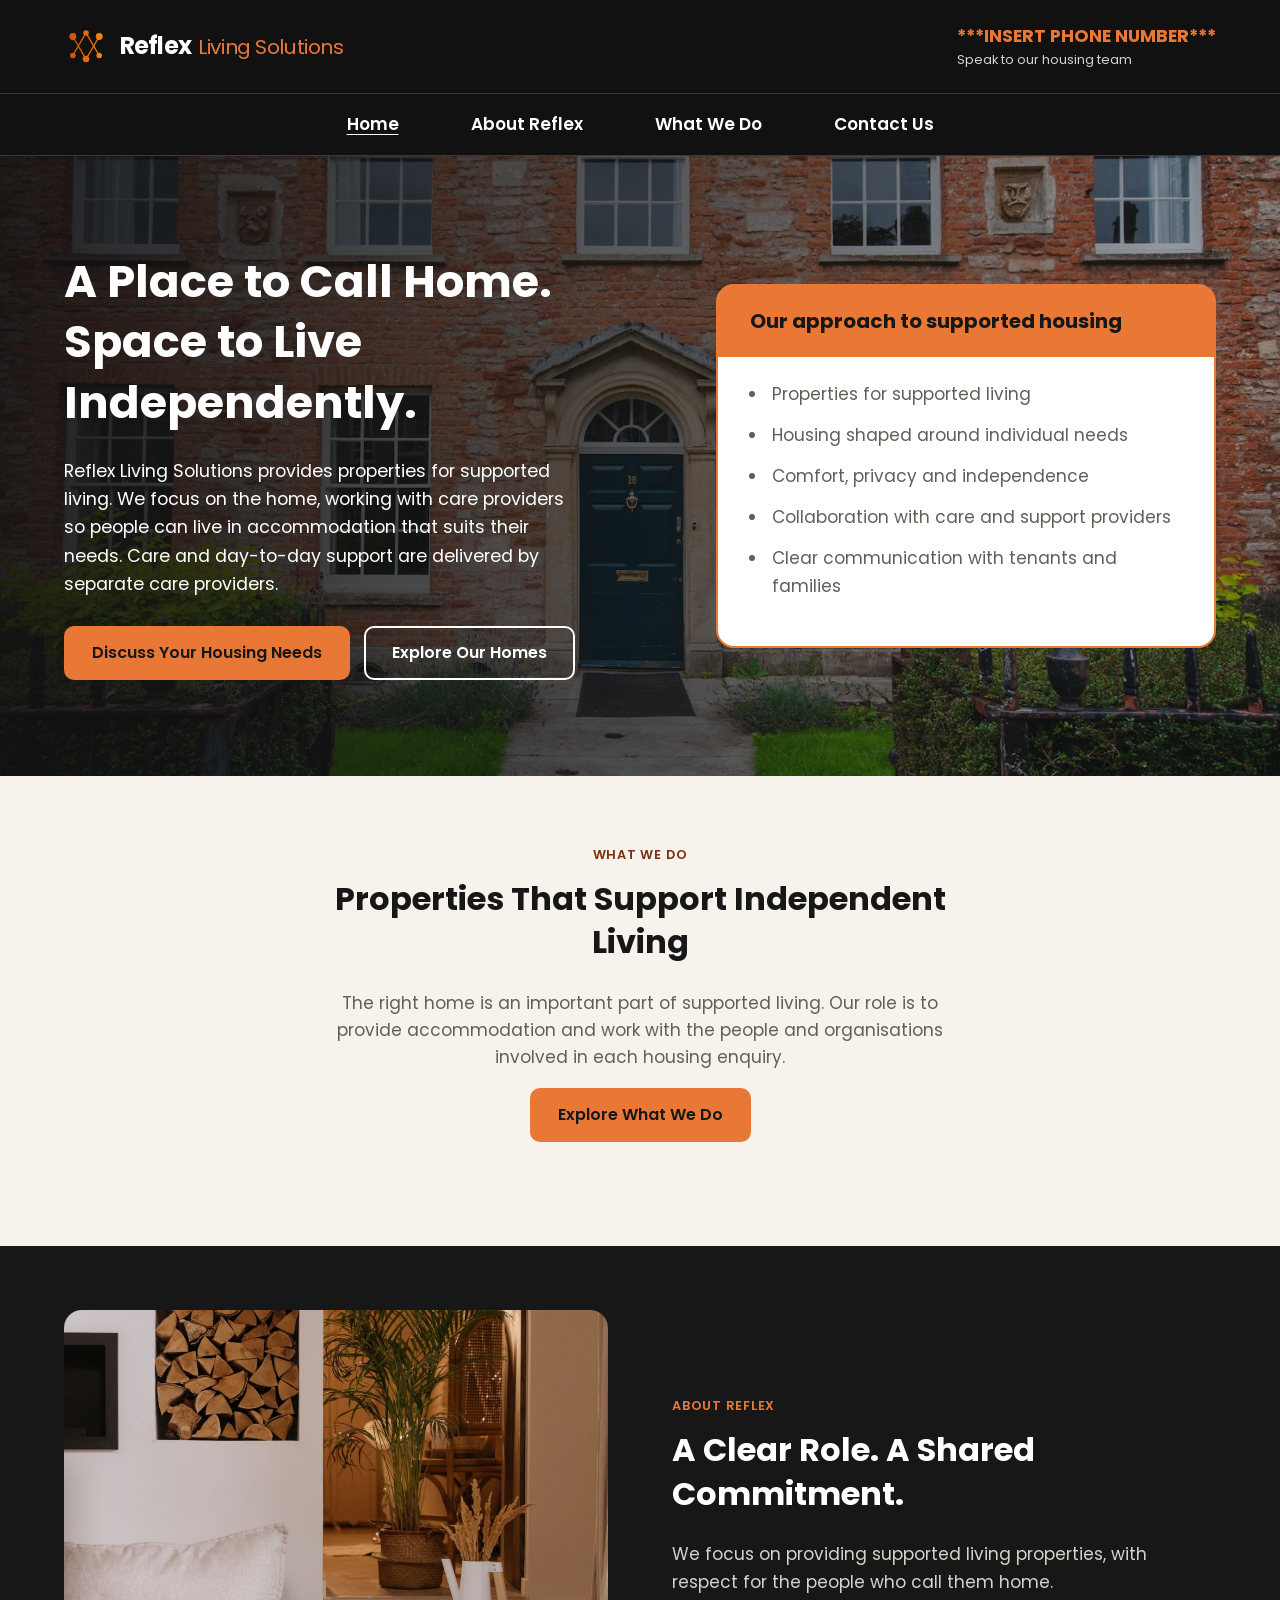
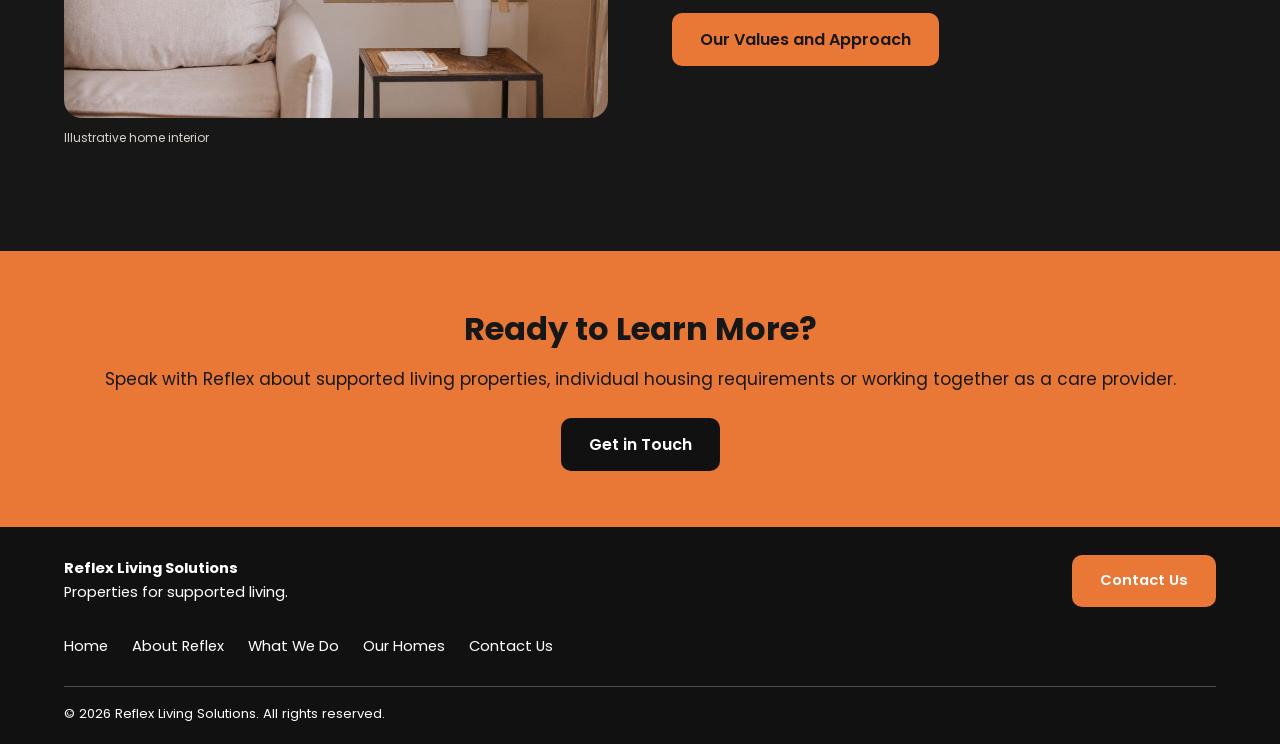
==== commit 88db81e9: "add new photos and email enquiry functionality" ====
--- a/website/index.html
+++ b/website/index.html
@@ -6,7 +6,7 @@
     <title>Reflex Living Solutions | Properties for Supported Living</title>
     <meta name="description" content="Reflex Living Solutions provides properties for supported living, working with care providers to help people find a home that suits their needs.">
     <link rel="icon" type="image/svg+xml" sizes="any" href="images/logo_reflex.svg?v=3">
-    <link rel="stylesheet" href="styles.css?v=20261007-homes">
+    <link rel="stylesheet" href="styles.css?v=20261015-photos">
     <script src="navigation.js" defer></script>
 </head>
 <body>
@@ -74,11 +74,17 @@
 
         <section class="section section-alt" aria-labelledby="home-approach">
             <div class="container">
-                <div class="section-header">
-                    <span class="eyebrow">About Reflex</span>
-                    <h2 id="home-approach">A Clear Role. A Shared Commitment.</h2>
-                    <p>We focus on providing supported living properties, with respect for the people who call them home.</p>
-                    <a href="about.html" class="btn btn-accent">Our Values and Approach</a>
+                <div class="photo-intro">
+                    <figure class="property-photo">
+                        <img src="images/tidy-living-space.jpg" width="1000" height="750" loading="eager" decoding="async" alt="A neatly arranged neutral sofa, wooden side table and indoor plant in a warm living room.">
+                        <figcaption>Illustrative home interior</figcaption>
+                    </figure>
+                    <div class="section-header">
+                        <span class="eyebrow">About Reflex</span>
+                        <h2 id="home-approach">A Clear Role. A Shared Commitment.</h2>
+                        <p>We focus on providing supported living properties, with respect for the people who call them home.</p>
+                        <a href="about.html" class="btn btn-accent">Our Values and Approach</a>
+                    </div>
                 </div>
             </div>
         </section>
--- a/website/styles.css
+++ b/website/styles.css
@@ -361,7 +361,7 @@
       rgba(17, 17, 17, 0.65) 55%,
       rgba(17, 17, 17, 0.30) 100%
     ),
-    url("images/hero-placeholder.jpg") center / cover no-repeat;
+    url("images/property-exterior.jpg") center / cover no-repeat;
   padding: 6rem 0;
 }
 
@@ -901,6 +901,36 @@
 }
 
 /* Shared compact shell: one header row, with an expandable mobile menu. */
+.photo-intro {
+  display: grid;
+  grid-template-columns: 1fr 1fr;
+  align-items: center;
+  gap: clamp(28px, 5vw, 64px);
+  margin-bottom: 40px;
+}
+.photo-intro .section-header {
+  text-align: left;
+  margin: 0;
+  max-width: none;
+}
+.property-photo { margin: 0; min-width: 0; }
+.property-photo img {
+  display: block;
+  width: 100%;
+  height: auto;
+  aspect-ratio: 4 / 3;
+  object-fit: cover;
+  border-radius: 18px;
+}
+.property-photo figcaption {
+  margin-top: 10px;
+  color: var(--color-text-muted);
+  font-size: 0.75rem;
+}
+.section-alt .property-photo figcaption { color: var(--color-text-inverse-muted); }
+@media (max-width: 860px) {
+  .photo-intro { grid-template-columns: 1fr; gap: 28px; }
+}
 .site-header .header-layout {
   flex-wrap: nowrap;
   padding-top: 14px;
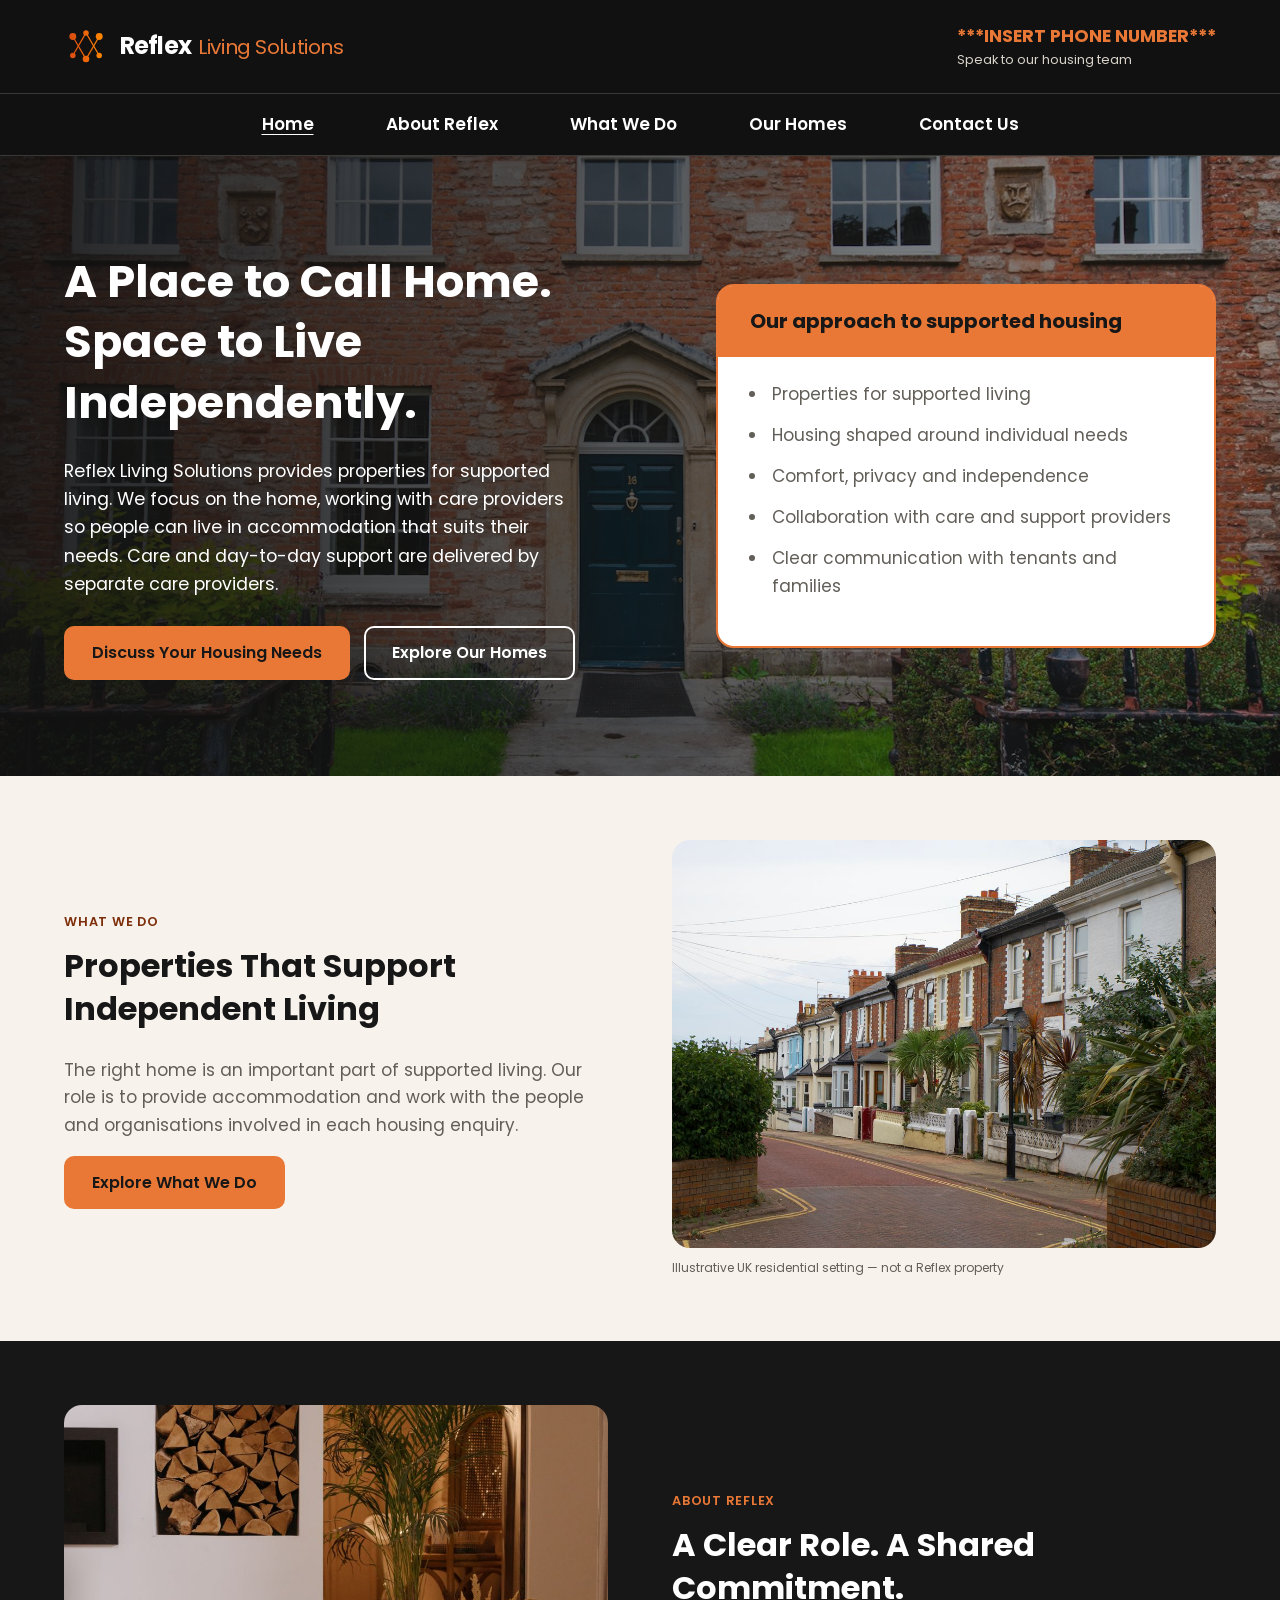
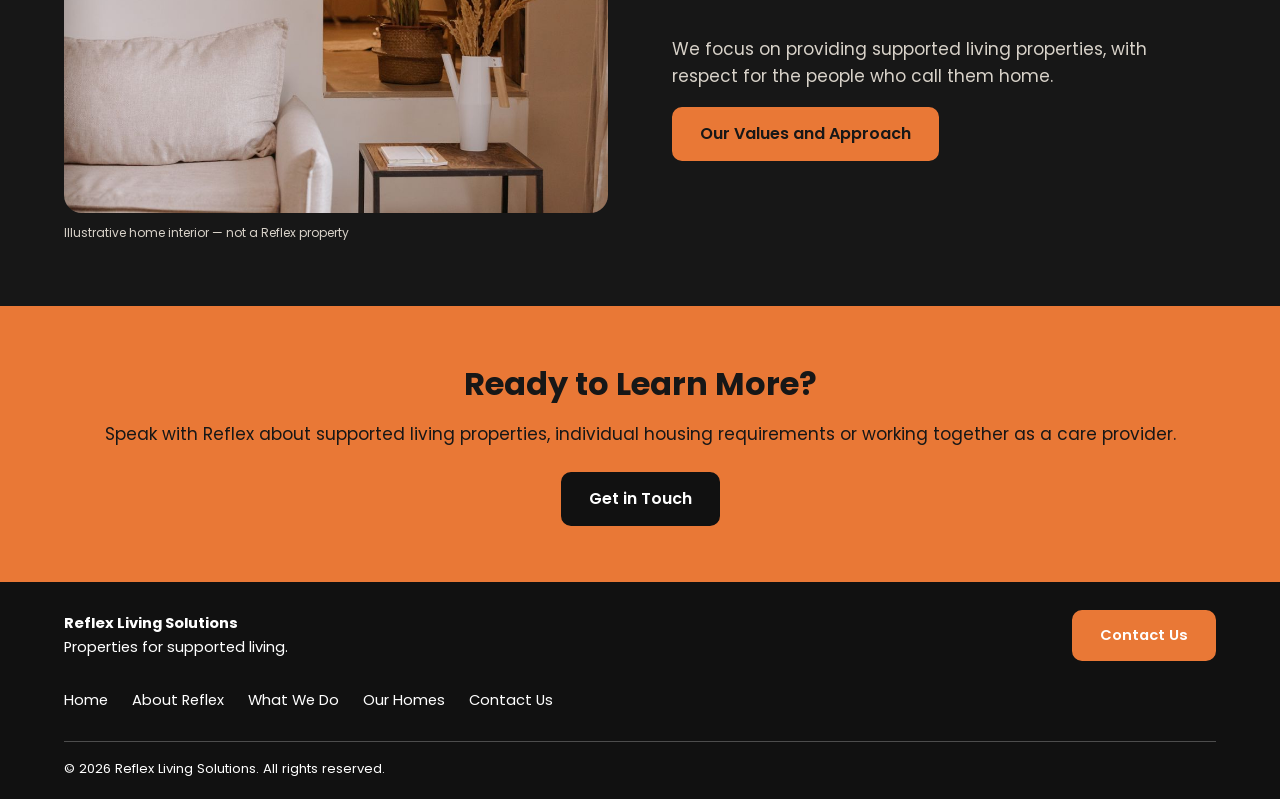
==== commit ad0c9550: "added more imagery to site" ====
--- a/website/index.html
+++ b/website/index.html
@@ -5,9 +5,9 @@
     <meta name="viewport" content="width=device-width, initial-scale=1.0">
     <title>Reflex Living Solutions | Properties for Supported Living</title>
     <meta name="description" content="Reflex Living Solutions provides properties for supported living, working with care providers to help people find a home that suits their needs.">
-    <link rel="icon" type="image/svg+xml" sizes="any" href="images/logo_reflex.svg?v=3">
-    <link rel="stylesheet" href="styles.css?v=20261015-photos">
-    <script src="navigation.js" defer></script>
+    <link rel="icon" type="image/svg+xml" sizes="any" href="assets/images/logo_reflex.svg?v=3">
+    <link rel="stylesheet" href="assets/css/styles.css?v=20261015-photos">
+    <script src="assets/js/navigation.js" defer></script>
 </head>
 <body>
     <a class="skip-link" href="#main-content">Skip to main content</a>
@@ -15,7 +15,7 @@
 <header class="site-header">
         <div class="container">
             <div class="brand">
-                <img class="brand__logo" src="images/logo_reflex.svg" alt="" width="44" height="44">
+                <img class="brand__logo" src="assets/images/logo_reflex.svg" alt="" width="44" height="44">
                 <div class="brand__name">
                     Reflex
                     <span>Living Solutions</span>
@@ -32,6 +32,7 @@
                 <li><a href="index.html" class="active" aria-current="page">Home</a></li>
                 <li><a href="about.html">About Reflex</a></li>
                 <li><a href="what-we-do.html">What We Do</a></li>
+                <li><a href="our-homes.html">Our Homes</a></li>
                 <li><a href="contact.html">Contact Us</a></li>
             </ul>
         </nav>
@@ -63,28 +64,34 @@
 
         <section class="section" aria-labelledby="home-housing-offer">
             <div class="container">
-                <div class="section-header">
-                    <span class="eyebrow">What we do</span>
-                    <h2 id="home-housing-offer">Properties That Support Independent Living</h2>
-                    <p>The right home is an important part of supported living. Our role is to provide accommodation and work with the people and organisations involved in each housing enquiry.</p>
-                    <a href="what-we-do.html" class="btn btn-primary">Explore What We Do</a>
+                <div class="media-split">
+                    <div class="section-header media-split__copy">
+                        <span class="eyebrow">What we do</span>
+                        <h2 id="home-housing-offer">Properties That Support Independent Living</h2>
+                        <p>The right home is an important part of supported living. Our role is to provide accommodation and work with the people and organisations involved in each housing enquiry.</p>
+                        <a href="what-we-do.html" class="btn btn-primary">Explore What We Do</a>
+                    </div>
+                    <figure class="media-photo">
+                        <img src="assets/images/home-terraced-street.jpg" width="1200" height="800" loading="lazy" decoding="async" alt="A tree-lined residential street with rows of terraced houses in Liverpool.">
+                        <figcaption>Illustrative UK residential setting — not a Reflex property</figcaption>
+                    </figure>
                 </div>
             </div>
         </section>
 
         <section class="section section-alt" aria-labelledby="home-approach">
             <div class="container">
-                <div class="photo-intro">
-                    <figure class="property-photo">
-                        <img src="images/tidy-living-space.jpg" width="1000" height="750" loading="eager" decoding="async" alt="A neatly arranged neutral sofa, wooden side table and indoor plant in a warm living room.">
-                        <figcaption>Illustrative home interior</figcaption>
-                    </figure>
-                    <div class="section-header">
+                <div class="media-split media-split--image-first">
+                    <div class="section-header media-split__copy">
                         <span class="eyebrow">About Reflex</span>
                         <h2 id="home-approach">A Clear Role. A Shared Commitment.</h2>
                         <p>We focus on providing supported living properties, with respect for the people who call them home.</p>
                         <a href="about.html" class="btn btn-accent">Our Values and Approach</a>
                     </div>
+                    <figure class="media-photo">
+                        <img src="assets/images/tidy-living-space.jpg" width="1000" height="750" loading="lazy" decoding="async" alt="A neatly arranged neutral sofa, wooden side table and indoor plant in a warm living room.">
+                        <figcaption>Illustrative home interior — not a Reflex property</figcaption>
+                    </figure>
                 </div>
             </div>
         </section>
--- a/website/assets/css/styles.css
+++ b/website/assets/css/styles.css
@@ -0,0 +1,988 @@
+/* ============================================
+   Reflex Living Solutions — Shared Styles
+   ============================================ */
+
+@font-face {
+  font-family: 'Poppins';
+  font-style: normal;
+  font-weight: 400;
+  font-display: swap;
+  src: url('../fonts/poppins-latin-400-normal.woff2') format('woff2');
+}
+
+@font-face {
+  font-family: 'Poppins';
+  font-style: normal;
+  font-weight: 600;
+  font-display: swap;
+  src: url('../fonts/poppins-latin-600-normal.woff2') format('woff2');
+}
+
+@font-face {
+  font-family: 'Poppins';
+  font-style: normal;
+  font-weight: 700;
+  font-display: swap;
+  src: url('../fonts/poppins-latin-700-normal.woff2') format('woff2');
+}
+
+/*
+  Reflex palette
+  Near-black creates the brand foundation, warm off-white keeps long pages
+  welcoming, and burnt orange is reserved for actions and key details.
+*/
+:root {
+  --color-primary: #a63f12;
+  --color-primary-dark: #7d2e0b;
+  --color-primary-light: #e97836;
+  --color-secondary: #171717;
+  --color-accent: #e97836;
+  --color-accent-dark: #a63f12;
+  --color-button-hover: #a63f12;
+  --color-focus: #c85a21;
+
+  --color-bg: #f7f3ec;
+  --color-bg-alt: #171717;
+  --color-surface: #ffffff;
+  --color-header-bg: #111111;
+
+  --color-heading: #171717;
+  --color-text: #292724;
+  --color-text-muted: #625e58;
+  --color-text-inverse: #ffffff;
+  --color-text-inverse-muted: #d8d2c9;
+
+  --color-border: #d8d1c7;
+  --color-border-dark: #3a3835;
+
+  --font-heading: 'Poppins', Arial, sans-serif;
+  --font-body: 'Poppins', Arial, sans-serif;
+
+  --radius: 10px;
+  --shadow-sm: 0 1px 3px rgba(0, 0, 0, 0.08);
+  --shadow-md: 0 4px 14px rgba(0, 0, 0, 0.10);
+
+  --container-width: 1200px;
+}
+
+* {
+  box-sizing: border-box;
+}
+
+html {
+  scroll-behavior: smooth;
+}
+
+body {
+margin: 0;
+  font-family: var(--font-body);
+  font-size: 1.0625rem;
+  color: var(--color-text);
+  background-color: var(--color-bg);
+  line-height: 1.6;
+  -webkit-font-smoothing: antialiased;
+}
+
+h1, h2, h3, h4 {
+font-family: var(--font-heading);
+  color: var(--color-heading);
+  font-weight: 700;
+  line-height: 1.35;
+  margin-top: 0;
+}
+
+h2 {
+  font-size: clamp(1.65rem, 2.5vw, 2.5rem);
+}
+
+p {
+  margin-top: 0;
+}
+
+a {
+  color: var(--color-primary);
+  text-decoration: none;
+}
+
+a:hover {
+  text-decoration: underline;
+}
+
+img {
+  max-width: 100%;
+  display: block;
+}
+
+.container {
+  width: 100%;
+  max-width: var(--container-width);
+  margin: 0 auto;
+  padding: 0 24px;
+}
+
+/* ---------- Skip link ---------- */
+.skip-link {
+position: absolute;
+  left: -999px;
+  top: auto;
+  background: var(--color-primary-dark);
+  color: var(--color-text-inverse);
+  padding: 10px 16px;
+  border-radius: var(--radius);
+  z-index: 1000;
+}
+
+.skip-link:focus {
+  left: 16px;
+  top: 16px;
+}
+
+/* ---------- Top bar ---------- */
+.top-bar {
+background-color: var(--color-bg-alt);
+  color: var(--color-text-inverse-muted);
+  font-size: 0.8rem;
+}
+
+.top-bar .container {
+  display: flex;
+  justify-content: space-between;
+  align-items: center;
+  padding-top: 8px;
+  padding-bottom: 8px;
+  flex-wrap: wrap;
+  gap: 8px;
+}
+
+.top-bar a {
+  color: var(--color-text-inverse);
+}
+
+.top-bar__contact {
+  display: flex;
+  gap: 20px;
+  flex-wrap: wrap;
+}
+
+/* ---------- Header / Nav ---------- */
+.site-header {
+  background-color: var(--color-header-bg);
+  border-bottom: 1px solid var(--color-border-dark);
+  position: sticky;
+  top: 0;
+  z-index: 100;
+  box-shadow: var(--shadow-sm);
+}
+
+.site-header .container {
+display: flex;
+  align-items: center;
+  justify-content: space-between;
+  padding-top: 22px;
+  padding-bottom: 22px;
+  flex-wrap: wrap;
+  gap: 20px;
+}
+
+.brand {
+  display: flex;
+  align-items: center;
+  gap: 12px;
+}
+
+.brand__logo {
+  width: 44px;
+  height: 44px;
+  display: block;
+  flex-shrink: 0;
+}
+
+.brand__name {
+  display: flex;
+  align-items: baseline;
+  gap: 0.3em;
+  font-family: var(--font-heading);
+  font-size: clamp(1rem, 3.5vw, 1.5rem);
+  color: var(--color-text-inverse);
+  font-weight: 700;
+  letter-spacing: -0.035em;
+  white-space: nowrap;
+}
+
+.brand__name span {
+  font-size: 0.85em;
+  font-weight: 500;
+  color: var(--color-accent);
+  letter-spacing: -0.02em;
+}
+
+.header-contact {
+  color: var(--color-primary-light);
+  font-weight: 700;
+  font-size: 1.1rem;
+}
+
+.header-contact span {
+  display: block;
+  color: var(--color-text-inverse-muted);
+  font-size: 0.8rem;
+  font-weight: 400;
+}
+
+.main-nav {
+  background-color: var(--color-header-bg);
+  border-top: 1px solid var(--color-border-dark);
+}
+
+.main-nav ul {
+list-style: none;
+  display: flex;
+  justify-content: center;
+  gap: 16px;
+  max-width: var(--container-width);
+  margin: 0 auto;
+  padding: 0 24px;
+  flex-wrap: wrap;
+}
+
+.main-nav a {
+display: inline-block;
+  padding: 17px 28px;
+  border-radius: 0;
+  background-color: transparent;
+  color: var(--color-text-inverse);
+  font-weight: 600;
+  transition: background-color 0.2s ease;
+}
+
+.main-nav a:hover,
+.main-nav a:focus-visible {
+  background-color: var(--color-button-hover);
+  text-decoration: none;
+}
+
+.main-nav a.active {
+  text-decoration: underline;
+  text-underline-offset: 4px;
+}
+
+/* ---------- Buttons ---------- */
+.main-nav [hidden] {
+  display: none;
+}
+
+.nav-toggle {
+  margin: 12px 20px;
+  padding: 12px 20px;
+  font: inherit;
+  font-weight: 600;
+  color: var(--color-text-inverse);
+  background: transparent;
+  border: 1px solid var(--color-text-inverse-muted);
+  border-radius: 8px;
+  cursor: pointer;
+}
+
+@media (max-width: 860px) {
+  .main-nav #primary-links {
+    flex-direction: column;
+    align-items: stretch;
+    gap: 0;
+    padding: 0 20px 12px;
+  }
+
+  .main-nav #primary-links a {
+    display: block;
+    padding: 14px 16px;
+  }
+}
+
+.btn {
+display: inline-flex;
+  align-items: center;
+  justify-content: center;
+  min-height: 48px;
+  padding: 12px 26px;
+  border-radius: var(--radius);
+  font-weight: 600;
+  border: 2px solid transparent;
+  cursor: pointer;
+  font-size: 1rem;
+  font-family: var(--font-body);
+  transition: background-color 0.2s ease, color 0.2s ease, border-color 0.2s ease;
+}
+
+.btn:hover {
+  text-decoration: none;
+}
+
+.btn-primary {
+background-color: var(--color-accent);
+  border-color: var(--color-accent);
+  color: var(--color-heading);
+}
+
+.btn-primary:hover {
+  background-color: var(--color-button-hover);
+  border-color: var(--color-button-hover);
+  color: var(--color-text-inverse);
+}
+
+.btn-outline {
+background-color: transparent;
+  color: var(--color-primary);
+  border-color: var(--color-primary);
+}
+
+.btn-outline:hover {
+background-color: var(--color-button-hover);
+  border-color: var(--color-button-hover);
+  color: var(--color-text-inverse);
+}
+
+.btn-accent {
+background-color: var(--color-accent);
+  border-color: var(--color-accent);
+  color: var(--color-heading);
+}
+
+.btn-accent:hover {
+background-color: var(--color-button-hover);
+  border-color: var(--color-button-hover);
+  color: var(--color-text-inverse);
+}
+
+/* ---------- Hero ---------- */
+.hero {
+  background:
+    linear-gradient(
+      90deg,
+      rgba(17, 17, 17, 0.90) 0%,
+      rgba(17, 17, 17, 0.65) 55%,
+      rgba(17, 17, 17, 0.30) 100%
+    ),
+    url("../images/property-exterior.jpg") center / cover no-repeat;
+  padding: 6rem 0;
+}
+
+.hero .container {
+  display: grid;
+  grid-template-columns: 1.1fr 0.9fr;
+  gap: 40px;
+  align-items: center;
+}
+
+.hero h1 {
+  color: var(--color-text-inverse);
+  font-size: clamp(2rem, 3.5vw, 3.5rem);
+  margin-bottom: 24px;
+}
+
+.hero p {
+  font-size: 1.1rem;
+  color: var(--color-text-inverse);
+  margin-bottom: 28px;
+  max-width: 46ch;
+}
+
+.hero .btn-outline {
+  color: var(--color-text-inverse);
+  border-color: var(--color-text-inverse);
+}
+
+.hero__actions {
+  display: flex;
+  gap: 14px;
+  flex-wrap: wrap;
+}
+
+.hero__panel {
+  background-color: var(--color-surface);
+  border: 2px solid var(--color-accent);
+  border-radius: 18px;
+  padding: 32px;
+  color: var(--color-text);
+}
+
+.hero__panel h3 {
+color: var(--color-heading);
+  margin: -32px -32px 24px;
+  padding: 22px 32px;
+  background-color: var(--color-accent);
+  border-radius: 15px 15px 0 0;
+  font-size: 1.25rem;
+}
+
+.hero__panel ul {
+  margin: 0;
+  padding-left: 18px;
+  color: var(--color-text-muted);
+}
+
+.hero__panel li {
+margin-bottom: 14px;
+  padding-left: 4px;
+}
+
+.page-hero {
+background-color: var(--color-surface);
+  color: var(--color-text);
+  padding: 64px 0 48px;
+  text-align: center;
+}
+
+.page-hero h1 {
+color: var(--color-heading);
+  font-size: clamp(2rem, 3.5vw, 3.5rem);
+  margin-bottom: 16px;
+}
+
+.page-hero p {
+  color: var(--color-text);
+  max-width: 60ch;
+  margin: 0 auto;
+}
+
+/* ---------- Sections ---------- */
+.section {
+  padding: 64px 0;
+}
+
+.section-alt {
+  background-color: var(--color-bg-alt);
+}
+
+.section-alt .section-header h2,
+.section-alt > .container > .grid > div > h2,
+.section-alt > .container > .value-list h3 {
+  color: var(--color-text-inverse);
+}
+
+.section-alt .section-header p,
+.section-alt > .container > .value-list p {
+  color: var(--color-text-inverse-muted);
+}
+
+.section-alt > .container > .value-list li {
+  border-color: var(--color-border-dark);
+}
+
+.section-alt .eyebrow {
+  color: var(--color-primary-light);
+}
+
+.section-header {
+  text-align: center;
+  max-width: 640px;
+  margin: 0 auto 40px;
+}
+
+.eyebrow {
+display: inline-block;
+  color: var(--color-primary-dark);
+  font-weight: 600;
+  letter-spacing: 0.06em;
+  text-transform: uppercase;
+  font-size: 0.8rem;
+  margin-bottom: 12px;
+}
+
+.section-header p {
+  color: var(--color-text-muted);
+}
+
+/* ---------- Grids & Cards ---------- */
+.grid {
+  display: grid;
+  gap: 24px;
+}
+
+.grid-3 {
+  grid-template-columns: repeat(3, 1fr);
+}
+
+.grid-2 {
+  grid-template-columns: repeat(2, 1fr);
+}
+
+.card {
+background-color: var(--color-surface);
+  border: 1px solid var(--color-border);
+  border-radius: 18px;
+  padding: 30px;
+  box-shadow: var(--shadow-sm);
+}
+
+.card__icon {
+  width: 48px;
+  height: 48px;
+  border-radius: 50%;
+  background-color: var(--color-primary-light);
+  color: var(--color-heading);
+  display: flex;
+  align-items: center;
+  justify-content: center;
+  font-size: 1.4rem;
+  margin-bottom: 16px;
+  font-weight: bold;
+}
+
+.card__icon svg,
+.info-card__icon svg {
+  width: 24px;
+  height: 24px;
+  display: block;
+  fill: none;
+  stroke: currentColor;
+  stroke-width: 1.75;
+  stroke-linecap: round;
+  stroke-linejoin: round;
+}
+
+.card h3 {
+  margin-bottom: 10px;
+  font-size: 1.15rem;
+}
+
+.card p {
+  color: var(--color-text-muted);
+  margin-bottom: 0;
+}
+
+/* ---------- Stats ---------- */
+.stats {
+  background-color: var(--color-primary-light);
+  color: var(--color-heading);
+  padding: 40px 0;
+}
+
+.stats .grid {
+  grid-template-columns: repeat(4, 1fr);
+  text-align: center;
+}
+
+.stat__number {
+  font-family: var(--font-heading);
+  font-size: 2.2rem;
+  font-weight: bold;
+  display: block;
+}
+
+.stat__label {
+color: var(--color-heading);
+  font-size: 0.9rem;
+}
+
+/* ---------- CTA banner ---------- */
+.cta-banner {
+background-color: var(--color-primary-light);
+  color: var(--color-heading);
+  padding: 56px 0;
+  text-align: center;
+}
+
+.cta-banner h2 {
+color: var(--color-heading);
+  margin-bottom: 16px;
+}
+
+.cta-banner p {
+  color: var(--color-heading);
+  margin-bottom: 24px;
+}
+
+.cta-banner .btn-accent {
+  background-color: var(--color-header-bg);
+  border-color: var(--color-header-bg);
+  color: var(--color-text-inverse);
+}
+
+.cta-banner .btn-accent:hover {
+  background-color: var(--color-surface);
+  border-color: var(--color-surface);
+  color: var(--color-heading);
+}
+
+/* ---------- About page specifics ---------- */
+.glance-card {
+  align-self: start;
+}
+
+.glance-card .value-list li {
+  align-items: center;
+  min-height: 76px;
+  padding: 20px 0;
+}
+
+.value-list {
+  list-style: none;
+  margin: 0;
+  padding: 0;
+}
+
+.value-list li {
+  display: flex;
+  gap: 16px;
+  padding: 18px 0;
+  border-bottom: 1px solid var(--color-border);
+}
+
+.value-list li:last-child {
+  border-bottom: none;
+}
+
+.value-list__mark {
+  flex-shrink: 0;
+  width: 36px;
+  height: 36px;
+  border-radius: 50%;
+  background-color: var(--color-primary-light);
+  color: var(--color-heading);
+  display: flex;
+  align-items: center;
+  justify-content: center;
+  font-weight: bold;
+}
+
+.team-card {
+  text-align: center;
+}
+
+.team-card__photo {
+  width: 96px;
+  height: 96px;
+  border-radius: 50%;
+  background-color: var(--color-bg-alt);
+  border: 3px solid var(--color-primary-light);
+  margin: 0 auto 16px;
+  display: flex;
+  align-items: center;
+  justify-content: center;
+  color: var(--color-primary-light);
+  font-family: var(--font-heading);
+  font-size: 1.6rem;
+  font-weight: bold;
+}
+
+.team-card__role {
+  color: var(--color-text);
+  font-weight: 600;
+  font-size: 0.9rem;
+  margin-bottom: 10px;
+}
+
+/* ---------- Contact page specifics ---------- */
+.contact-layout {
+  display: grid;
+  grid-template-columns: 1fr 1fr;
+  gap: 40px;
+  align-items: start;
+}
+
+.info-card {
+  display: flex;
+  gap: 16px;
+  padding: 20px 0;
+  border-bottom: 1px solid var(--color-border);
+}
+
+.info-card:last-child {
+  border-bottom: none;
+}
+
+.info-card__icon {
+  width: 42px;
+  height: 42px;
+  border-radius: 50%;
+  background-color: var(--color-primary-light);
+  color: var(--color-heading);
+  display: flex;
+  align-items: center;
+  justify-content: center;
+  flex-shrink: 0;
+  font-weight: bold;
+}
+
+.info-card h3 {
+  font-size: 1rem;
+  margin-bottom: 4px;
+}
+
+.info-card p {
+  color: var(--color-text-muted);
+  margin-bottom: 0;
+}
+
+.map-placeholder {
+  margin-top: 28px;
+  background-color: var(--color-bg-alt);
+  border: 1px dashed var(--color-border);
+  border-radius: var(--radius);
+  padding: 40px;
+  text-align: center;
+  color: var(--color-text-inverse-muted);
+}
+
+.form-card {
+  background-color: var(--color-surface);
+  border: 1px solid var(--color-border);
+  border-radius: var(--radius);
+  padding: 32px;
+  box-shadow: var(--shadow-sm);
+}
+
+.form-row {
+  display: grid;
+  grid-template-columns: 1fr 1fr;
+  gap: 16px;
+}
+
+.form-group {
+  margin-bottom: 18px;
+}
+
+.form-group label {
+  display: block;
+  font-weight: 600;
+  margin-bottom: 6px;
+  font-size: 0.92rem;
+}
+
+.form-group input,
+.form-group select,
+.form-group textarea {
+  width: 100%;
+  padding: 11px 12px;
+  border: 1px solid var(--color-border);
+  border-radius: var(--radius);
+  font-family: var(--font-body);
+  font-size: 0.95rem;
+  background-color: var(--color-bg);
+  color: var(--color-text);
+}
+
+.form-group input:focus,
+.form-group select:focus,
+.form-group textarea:focus {
+  outline: 2px solid var(--color-primary);
+  outline-offset: 1px;
+}
+
+.form-note {
+  font-size: 0.82rem;
+  color: var(--color-text-muted);
+  margin-top: 14px;
+}
+
+/* ---------- Footer ---------- */
+.site-footer {
+background-color: var(--color-header-bg);
+  color: var(--color-text-inverse);
+  padding: 56px 0 24px;
+}
+
+.footer-grid {
+  display: grid;
+  grid-template-columns: 1.4fr 1fr 1fr 1fr;
+  gap: 32px;
+  margin-bottom: 32px;
+}
+
+.site-footer h4 {
+  color: var(--color-text-inverse);
+  font-size: 1rem;
+  margin-bottom: 16px;
+}
+
+.site-footer p {
+  color: var(--color-text-inverse);
+  font-size: 0.92rem;
+}
+
+.site-footer ul {
+  list-style: none;
+  margin: 0;
+  padding: 0;
+}
+
+.site-footer li {
+  margin-bottom: 10px;
+}
+
+.site-footer a {
+  color: var(--color-text-inverse);
+  font-size: 0.92rem;
+}
+
+.footer-bottom {
+  border-top: 1px solid rgba(255, 255, 255, 0.25);
+  padding-top: 20px;
+  text-align: center;
+  font-size: 0.82rem;
+  color: var(--color-text-inverse);
+}
+
+/* Keyboard focus stays visible on every background. */
+a:focus-visible,
+button:focus-visible {
+  outline: 3px solid var(--color-focus);
+  outline-offset: 4px;
+}
+
+.grid > *, .contact-layout > *, .footer-grid > * {
+  min-width: 0;
+}
+
+.site-footer a, .info-card a {
+  overflow-wrap: anywhere;
+}
+
+/* ---------- Responsive ---------- */
+@media (max-width: 860px) {
+  .hero .container {
+    grid-template-columns: 1fr;
+  }
+
+  .grid-3 {
+    grid-template-columns: 1fr;
+  }
+
+  .grid-2,
+  .contact-layout,
+  .form-row {
+    grid-template-columns: 1fr;
+  }
+
+  .stats .grid {
+    grid-template-columns: repeat(2, 1fr);
+    gap: 32px;
+  }
+
+  .footer-grid {
+    grid-template-columns: repeat(2, 1fr);
+  }
+
+  .site-header .container {
+    justify-content: center;
+    text-align: center;
+  }
+
+  .main-nav ul {
+    justify-content: center;
+  }
+}
+
+@media (max-width: 528px) {
+  .container { padding-left: 20px; padding-right: 20px; }
+  .top-bar .container { justify-content: center; text-align: center; }
+  .top-bar__address { display: none; }
+  .top-bar__contact { justify-content: center; gap: 8px; }
+  .main-nav ul { gap: 0; padding: 0 8px; }
+  .main-nav a { padding: 14px 18px; font-size: 0.9rem; }
+  .header-contact { text-align: center; }
+  .hero, .section { padding: 40px 0; }
+  .hero__panel { padding: 24px; }
+  .hero__panel h3 { margin: -24px -24px 24px; padding: 20px 24px; }
+  .form-card { padding: 24px; }
+  .hero__actions .btn { width: 100%; }
+
+  .hero h1 {
+    font-size: 2rem;
+  }
+
+  .footer-grid {
+    grid-template-columns: 1fr;
+  }
+
+  .stats .grid {
+    grid-template-columns: 1fr;
+  }
+
+}
+
+/* Shared image-and-copy layout for existing content sections. */
+.media-split {
+  display: grid;
+  grid-template-columns: repeat(2, minmax(0, 1fr));
+  align-items: center;
+  gap: clamp(28px, 5vw, 64px);
+}
+.media-split__copy.section-header {
+  text-align: left;
+  margin: 0;
+  max-width: none;
+}
+.media-split--image-first .media-photo {
+  grid-column: 1;
+  grid-row: 1;
+}
+.media-split--image-first .media-split__copy {
+  grid-column: 2;
+  grid-row: 1;
+}
+.media-split + .grid { margin-top: 40px; }
+.media-photo { margin: 0; min-width: 0; }
+.media-photo img {
+  display: block;
+  width: 100%;
+  height: auto;
+  aspect-ratio: 4 / 3;
+  object-fit: cover;
+  border-radius: 18px;
+}
+.media-photo figcaption {
+  margin-top: 10px;
+  color: var(--color-text-muted);
+  font-size: 0.75rem;
+}
+.section-alt .media-photo figcaption { color: var(--color-text-inverse-muted); }
+@media (max-width: 860px) {
+  .media-split { grid-template-columns: 1fr; gap: 28px; }
+  .media-split--image-first .media-photo,
+  .media-split--image-first .media-split__copy {
+    grid-column: auto;
+    grid-row: auto;
+  }
+}
+
+/* Shared compact shell: one header row, with an expandable mobile menu. */
+.site-header .header-layout {
+  flex-wrap: nowrap;
+  padding-top: 14px;
+  padding-bottom: 14px;
+  text-align: left;
+}
+.header-layout .brand { text-decoration: none; }
+.header-layout .main-nav { border-top: 0; }
+.header-layout .main-nav ul { gap: 4px; padding: 0; }
+.header-layout .main-nav a { padding: 14px 12px; font-size: 0.9rem; }
+.homes-notice {
+  max-width: 720px;
+  margin: 0 auto;
+  padding: 32px;
+  border: 1px solid var(--color-border);
+  border-radius: 18px;
+  background: var(--color-surface);
+  text-align: center;
+}
+.footer-compact { padding: 28px 0 20px; }
+.footer-summary { display: flex; justify-content: space-between; align-items: center; gap: 20px; }
+.footer-summary p { margin: 0; }
+.footer-compact .footer-links { display: flex; flex-wrap: wrap; gap: 8px 24px; margin: 20px 0; }
+.footer-compact .footer-links li { margin: 0; }
+.footer-compact .footer-links a { display: inline-block; padding: 8px 0; }
+.footer-compact .footer-bottom { padding-top: 16px; text-align: left; }
+@media (max-width: 1100px) {
+  .site-header .header-layout { display: grid; grid-template-columns: minmax(0, 1fr) auto; gap: 8px 12px; }
+  .header-layout .main-nav { display: contents; }
+  .header-layout .nav-toggle { margin: 0; padding: 10px 12px; }
+  .header-layout #primary-links { grid-column: 1 / -1; flex-direction: column; align-items: stretch; gap: 0; padding: 0; }
+  .header-layout #primary-links a { display: block; padding: 12px; }
+  .header-layout .brand__name { flex-direction: column; align-items: flex-start; gap: 0; font-size: 1.15rem; white-space: normal; }
+  .header-layout .brand__name span { font-size: 0.75rem; }
+}
+@media (max-width: 528px) {
+  .footer-summary { align-items: flex-start; flex-direction: column; gap: 12px; }
+  .footer-compact .footer-links { gap: 4px 20px; }
+  .homes-notice { padding: 24px; }
+}
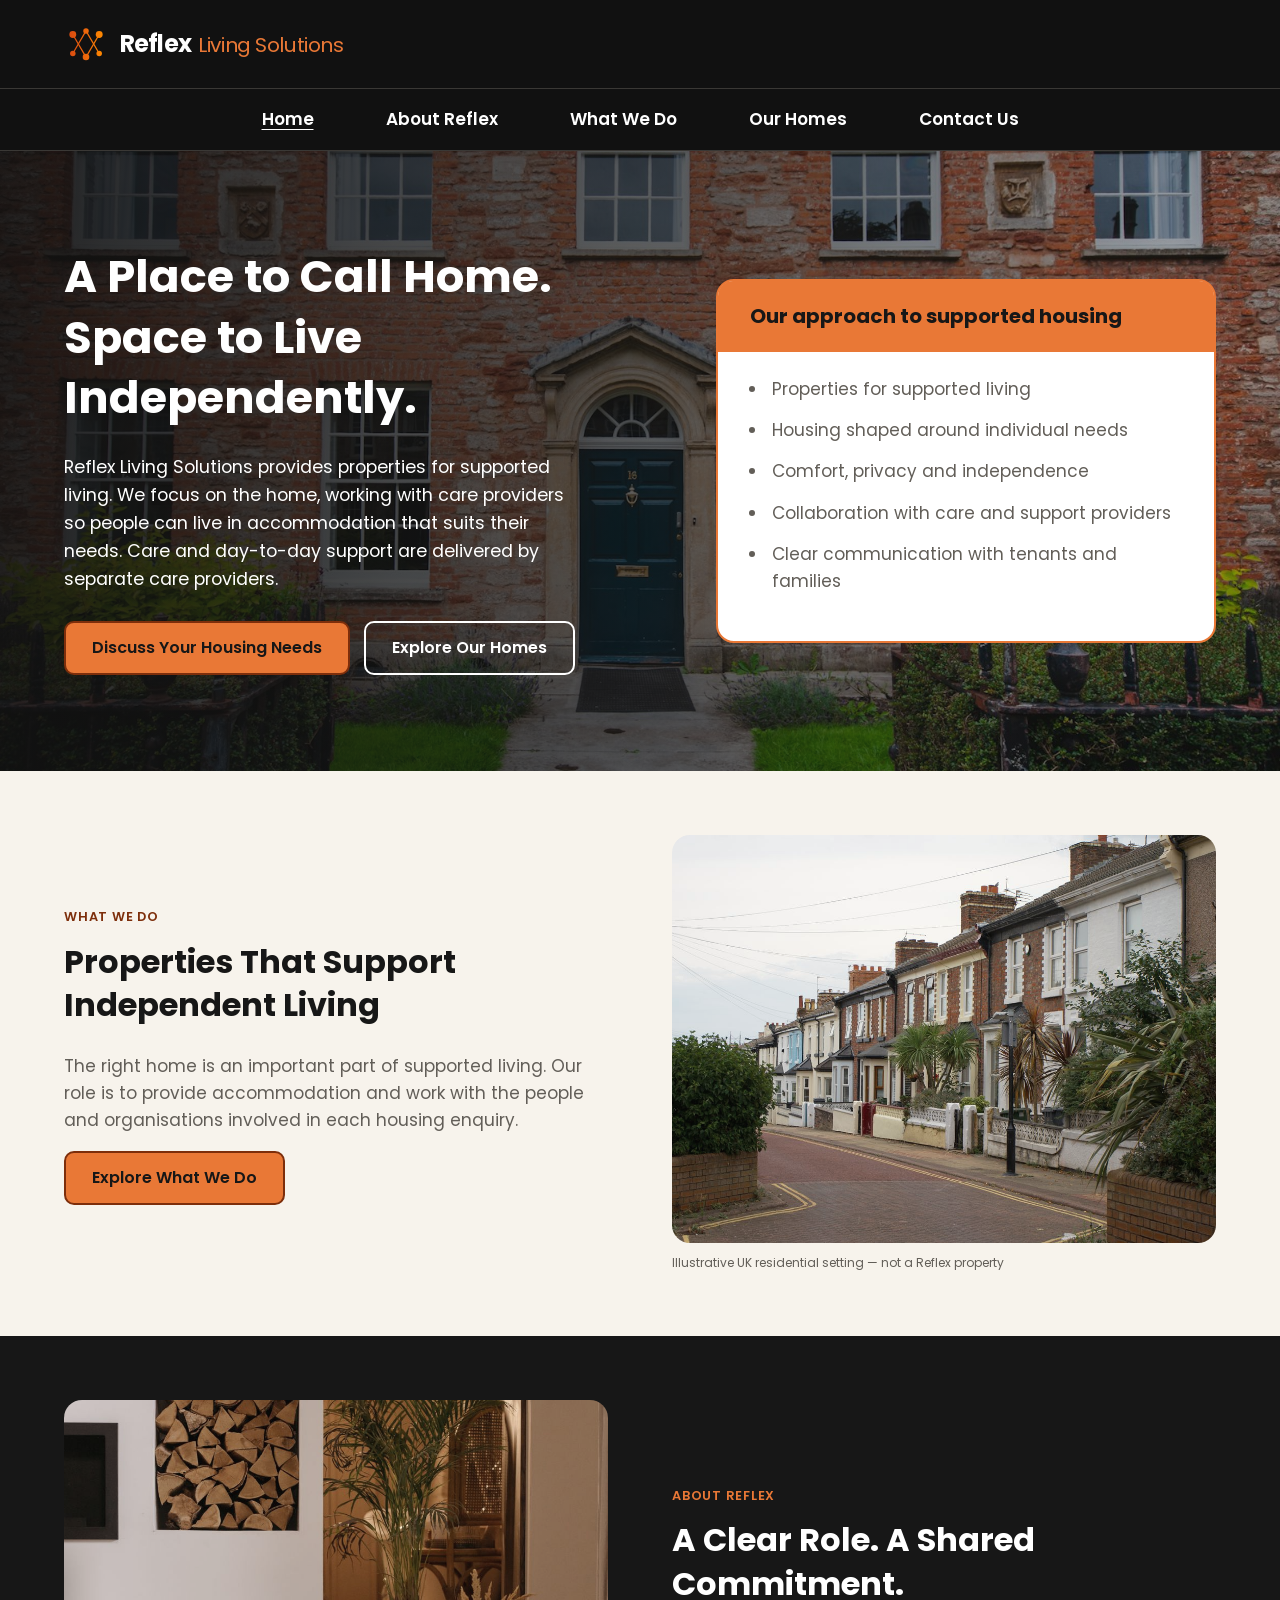
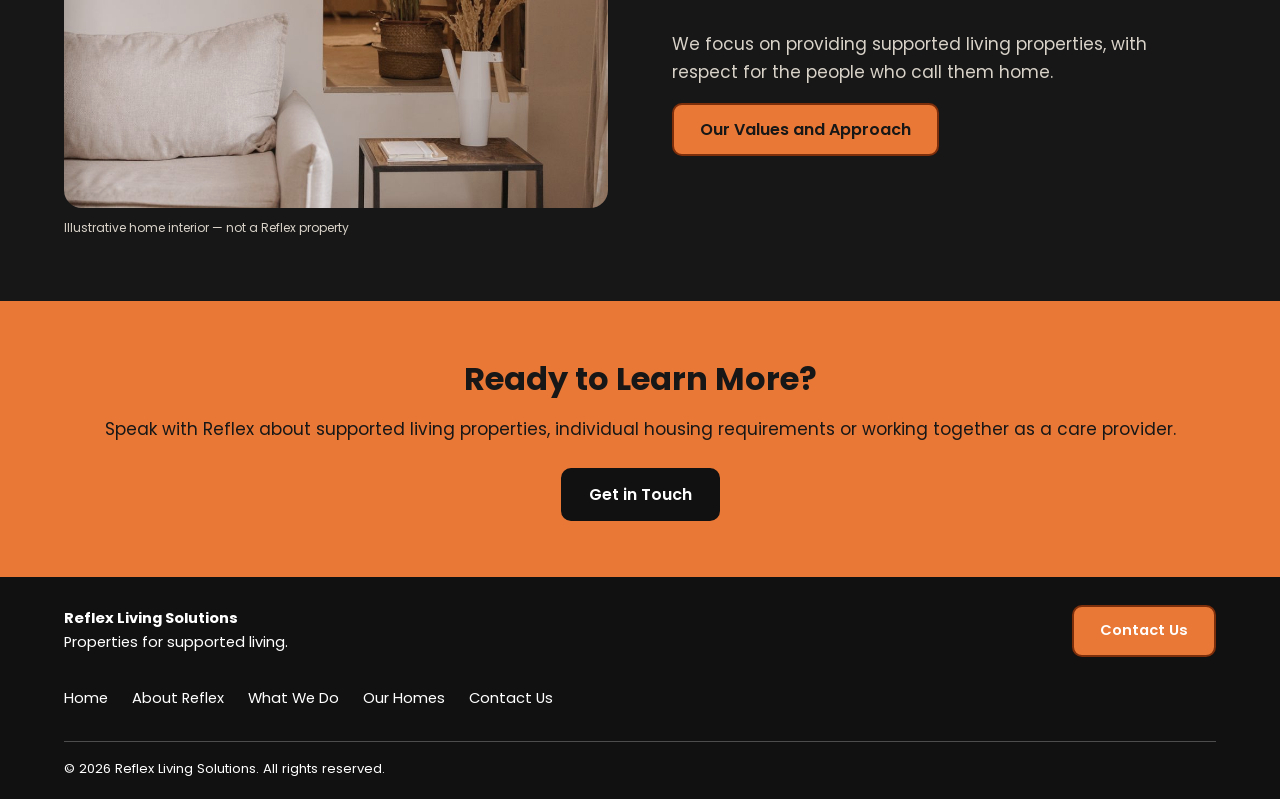
==== commit 40ab836d: "attempted to optimise mobile view and fixed the header" ====
--- a/website/index.html
+++ b/website/index.html
@@ -6,28 +6,33 @@
     <title>Reflex Living Solutions | Properties for Supported Living</title>
     <meta name="description" content="Reflex Living Solutions provides properties for supported living, working with care providers to help people find a home that suits their needs.">
     <link rel="icon" type="image/svg+xml" sizes="any" href="assets/images/logo_reflex.svg?v=3">
-    <link rel="stylesheet" href="assets/css/styles.css?v=20261015-photos">
-    <script src="assets/js/navigation.js" defer></script>
+    <link rel="preload" href="assets/fonts/poppins-latin-400-normal.woff2" as="font" type="font/woff2" crossorigin>
+    <link rel="preload" href="assets/fonts/poppins-latin-700-normal.woff2" as="font" type="font/woff2" crossorigin>
+    <link rel="stylesheet" href="assets/css/styles.css?v=20261019-mobile-qa">
+    <script src="assets/js/navigation.js?v=20261019-mobile-qa" defer></script>
 </head>
-<body>
+<body class="home-page">
     <a class="skip-link" href="#main-content">Skip to main content</a>
 
 <header class="site-header">
         <div class="container">
-            <div class="brand">
+            <a class="brand" href="index.html">
                 <img class="brand__logo" src="assets/images/logo_reflex.svg" alt="" width="44" height="44">
                 <div class="brand__name">
                     Reflex
                     <span>Living Solutions</span>
                 </div>
-            </div>
-            <a class="header-contact" href="tel:***INSERT PHONE NUMBER***">
+            </a>
+            <a class="header-contact" href="tel:***INSERT PHONE NUMBER***" hidden>
                 ***INSERT PHONE NUMBER***
                 <span>Speak to our housing team</span>
             </a>
+            <a class="mobile-call" href="" aria-label="Call Reflex Living Solutions" hidden>
+                <svg viewBox="0 0 24 24" aria-hidden="true" focusable="false"><path d="M22 16.9v3a2 2 0 0 1-2.2 2 19.8 19.8 0 0 1-8.6-3.1 19.5 19.5 0 0 1-6-6 19.8 19.8 0 0 1-3.1-8.7A2 2 0 0 1 4.1 2h3a2 2 0 0 1 2 1.7c.1 1 .4 1.9.7 2.8a2 2 0 0 1-.5 2.1L8 9.9a16 16 0 0 0 6 6l1.3-1.3a2 2 0 0 1 2.1-.5c.9.3 1.8.6 2.8.7a2 2 0 0 1 1.8 2.1Z"/></svg>
+            </a>
         </div>
         <nav class="main-nav" aria-label="Primary">
-            <button class="nav-toggle" type="button" aria-expanded="false" aria-controls="primary-links" hidden>Menu</button>
+            <button class="nav-toggle" type="button" aria-expanded="false" aria-controls="primary-links" aria-label="Open main menu" hidden><span class="nav-toggle__icon" aria-hidden="true"></span></button>
             <ul id="primary-links">
                 <li><a href="index.html" class="active" aria-current="page">Home</a></li>
                 <li><a href="about.html">About Reflex</a></li>
@@ -50,7 +55,7 @@
                     </div>
                 </div>
                 <div class="hero__panel">
-                    <h3>Our approach to supported housing</h3>
+                    <h2 class="hero__panel-title">Our approach to supported housing</h2>
                     <ul>
                         <li>Properties for supported living</li>
                         <li>Housing shaped around individual needs</li>
@@ -62,7 +67,7 @@
             </div>
         </section>
 
-        <section class="section" aria-labelledby="home-housing-offer">
+        <section class="section home-section home-section--offer" aria-labelledby="home-housing-offer">
             <div class="container">
                 <div class="media-split">
                     <div class="section-header media-split__copy">
@@ -79,7 +84,7 @@
             </div>
         </section>
 
-        <section class="section section-alt" aria-labelledby="home-approach">
+        <section class="section section-alt home-section home-section--about" aria-labelledby="home-approach">
             <div class="container">
                 <div class="media-split media-split--image-first">
                     <div class="section-header media-split__copy">
--- a/website/assets/css/styles.css
+++ b/website/assets/css/styles.css
@@ -39,8 +39,6 @@
   --color-accent: #e97836;
   --color-accent-dark: #a63f12;
   --color-button-hover: #a63f12;
-  --color-focus: #c85a21;
-
   --color-bg: #f7f3ec;
   --color-bg-alt: #171717;
   --color-surface: #ffffff;
@@ -54,23 +52,50 @@
 
   --color-border: #d8d1c7;
   --color-border-dark: #3a3835;
+  --color-control-border: #918980;
 
   --font-heading: 'Poppins', Arial, sans-serif;
   --font-body: 'Poppins', Arial, sans-serif;
 
-  --radius: 10px;
+  --space-1: 8px;
+  --space-2: 12px;
+  --space-3: 16px;
+  --space-4: 20px;
+  --space-5: 24px;
+  --space-6: 32px;
+  --space-7: 40px;
+  --space-8: 48px;
+  --space-9: 64px;
+
+  --radius-control: 10px;
+  --radius-card: 18px;
+  --radius-image: 18px;
+  --radius: var(--radius-control);
   --shadow-sm: 0 1px 3px rgba(0, 0, 0, 0.08);
   --shadow-md: 0 4px 14px rgba(0, 0, 0, 0.10);
 
   --container-width: 1200px;
+  --page-gutter: 24px;
+  --section-space: 64px;
+  --section-space-compact: 52px;
+  --component-gap: 24px;
+  --card-padding: 30px;
 }
 
 * {
   box-sizing: border-box;
 }
 
+[hidden] {
+  display: none !important;
+}
+
 html {
   scroll-behavior: smooth;
+}
+
+@media (prefers-reduced-motion: reduce) {
+  html { scroll-behavior: auto; }
 }
 
 body {
@@ -117,7 +142,7 @@
   width: 100%;
   max-width: var(--container-width);
   margin: 0 auto;
-  padding: 0 24px;
+  padding: 0 var(--page-gutter);
 }
 
 /* ---------- Skip link ---------- */
@@ -135,33 +160,6 @@
 .skip-link:focus {
   left: 16px;
   top: 16px;
-}
-
-/* ---------- Top bar ---------- */
-.top-bar {
-background-color: var(--color-bg-alt);
-  color: var(--color-text-inverse-muted);
-  font-size: 0.8rem;
-}
-
-.top-bar .container {
-  display: flex;
-  justify-content: space-between;
-  align-items: center;
-  padding-top: 8px;
-  padding-bottom: 8px;
-  flex-wrap: wrap;
-  gap: 8px;
-}
-
-.top-bar a {
-  color: var(--color-text-inverse);
-}
-
-.top-bar__contact {
-  display: flex;
-  gap: 20px;
-  flex-wrap: wrap;
 }
 
 /* ---------- Header / Nav ---------- */
@@ -171,6 +169,8 @@
   position: sticky;
   top: 0;
   z-index: 100;
+  width: 100%;
+  isolation: isolate;
   box-shadow: var(--shadow-sm);
 }
 
@@ -188,6 +188,11 @@
   display: flex;
   align-items: center;
   gap: 12px;
+  color: var(--color-text-inverse);
+}
+
+.brand:hover {
+  text-decoration: none;
 }
 
 .brand__logo {
@@ -227,6 +232,20 @@
   color: var(--color-text-inverse-muted);
   font-size: 0.8rem;
   font-weight: 400;
+}
+
+.mobile-call {
+  display: none;
+}
+
+.mobile-call svg {
+  width: 21px;
+  height: 21px;
+  fill: none;
+  stroke: currentColor;
+  stroke-width: 1.75;
+  stroke-linecap: round;
+  stroke-linejoin: round;
 }
 
 .main-nav {
@@ -241,7 +260,7 @@
   gap: 16px;
   max-width: var(--container-width);
   margin: 0 auto;
-  padding: 0 24px;
+  padding: 0 var(--page-gutter);
   flex-wrap: wrap;
 }
 
@@ -272,28 +291,182 @@
 }
 
 .nav-toggle {
-  margin: 12px 20px;
-  padding: 12px 20px;
-  font: inherit;
-  font-weight: 600;
+  display: inline-flex;
+  align-items: center;
+  justify-content: center;
+  width: 44px;
+  height: 44px;
+  margin: 0;
+  padding: 0;
   color: var(--color-text-inverse);
   background: transparent;
-  border: 1px solid var(--color-text-inverse-muted);
+  border: 0;
   border-radius: 8px;
   cursor: pointer;
-}
-
-@media (max-width: 860px) {
+  -webkit-tap-highlight-color: transparent;
+  transition: background-color 0.16s ease;
+}
+
+.nav-toggle:hover,
+.nav-toggle[aria-expanded="true"] {
+  background-color: var(--color-border-dark);
+}
+
+.nav-toggle__icon,
+.nav-toggle__icon::before,
+.nav-toggle__icon::after {
+  display: block;
+  width: 22px;
+  height: 2px;
+  border-radius: 2px;
+  background-color: currentColor;
+  transition: transform 0.16s ease, background-color 0.16s ease;
+}
+
+.nav-toggle__icon {
+  position: relative;
+}
+
+.nav-toggle__icon::before,
+.nav-toggle__icon::after {
+  position: absolute;
+  left: 0;
+  content: '';
+}
+
+.nav-toggle__icon::before { transform: translateY(-7px); }
+.nav-toggle__icon::after { transform: translateY(7px); }
+
+.nav-toggle[aria-expanded="true"] .nav-toggle__icon {
+  background-color: transparent;
+}
+
+.nav-toggle[aria-expanded="true"] .nav-toggle__icon::before {
+  transform: rotate(45deg);
+}
+
+.nav-toggle[aria-expanded="true"] .nav-toggle__icon::after {
+  transform: rotate(-45deg);
+}
+
+@media (max-width: 1100px) {
+  .main-nav {
+    border-top: 0;
+  }
+
   .main-nav #primary-links {
     flex-direction: column;
     align-items: stretch;
     gap: 0;
-    padding: 0 20px 12px;
+    width: 100%;
+    max-width: none;
+    max-height: calc(100vh - 64px);
+    max-height: calc(100dvh - 64px);
+    margin: 0;
+    padding: 8px var(--page-gutter) 12px;
+    overflow-y: auto;
+    overscroll-behavior: contain;
+    background-color: var(--color-header-bg);
+    border-top: 1px solid var(--color-border-dark);
+    border-bottom: 1px solid var(--color-border-dark);
+    box-shadow: 0 14px 28px rgba(0, 0, 0, 0.28);
+    flex-wrap: nowrap;
+    transform-origin: top;
+    -webkit-overflow-scrolling: touch;
+  }
+
+  .nav-enhanced .main-nav #primary-links {
+    position: absolute;
+    top: 100%;
+    right: 0;
+    left: 0;
+    visibility: hidden;
+    transform: translateY(-6px);
+    pointer-events: none;
+    transition:
+      transform 0.16s ease,
+      visibility 0s linear 0.16s;
+  }
+
+  .nav-enhanced .main-nav.is-open #primary-links {
+    visibility: visible;
+    transform: translateY(0);
+    pointer-events: auto;
+    transition-delay: 0s;
+  }
+
+  .main-nav #primary-links li + li {
+    border-top: 1px solid var(--color-border-dark);
   }
 
   .main-nav #primary-links a {
-    display: block;
-    padding: 14px 16px;
+    display: flex;
+    align-items: center;
+    min-height: 54px;
+    padding: 12px 14px;
+    border-radius: 8px;
+  }
+
+  .main-nav #primary-links a.active {
+    background-color: rgba(233, 120, 54, 0.14);
+    box-shadow: inset 3px 0 0 var(--color-accent);
+  }
+
+  .site-header > .container {
+    min-height: 64px;
+    flex-wrap: nowrap;
+    justify-content: flex-start;
+    gap: 0;
+    padding: 10px calc(var(--page-gutter) + 56px) 10px var(--page-gutter);
+    text-align: left;
+  }
+
+  .site-header .brand {
+    min-width: 0;
+    max-width: 100%;
+    flex-shrink: 1;
+  }
+
+  .site-header .header-contact {
+    display: none;
+  }
+
+  .mobile-call:not([hidden]) {
+    position: absolute;
+    top: 10px;
+    right: calc(var(--page-gutter) + 52px);
+    display: inline-flex;
+    align-items: center;
+    justify-content: center;
+    width: 44px;
+    height: 44px;
+    border-radius: 8px;
+    color: var(--color-primary-light);
+  }
+
+  .mobile-call:hover {
+    background-color: var(--color-border-dark);
+    text-decoration: none;
+  }
+
+  .nav-toggle {
+    position: absolute;
+    top: 10px;
+    right: var(--page-gutter);
+  }
+
+  .site-header.has-mobile-call > .container {
+    padding-right: calc(var(--page-gutter) + 108px);
+  }
+}
+
+@media (max-width: 1100px) and (prefers-reduced-motion: reduce) {
+  .nav-toggle,
+  .nav-toggle__icon,
+  .nav-toggle__icon::before,
+  .nav-toggle__icon::after,
+  .nav-enhanced .main-nav #primary-links {
+    transition: none;
   }
 }
 
@@ -318,7 +491,7 @@
 
 .btn-primary {
 background-color: var(--color-accent);
-  border-color: var(--color-accent);
+  border-color: var(--color-primary-dark);
   color: var(--color-heading);
 }
 
@@ -342,7 +515,7 @@
 
 .btn-accent {
 background-color: var(--color-accent);
-  border-color: var(--color-accent);
+  border-color: var(--color-primary-dark);
   color: var(--color-heading);
 }
 
@@ -399,12 +572,12 @@
 .hero__panel {
   background-color: var(--color-surface);
   border: 2px solid var(--color-accent);
-  border-radius: 18px;
+  border-radius: var(--radius-card);
   padding: 32px;
   color: var(--color-text);
 }
 
-.hero__panel h3 {
+.hero__panel-title {
 color: var(--color-heading);
   margin: -32px -32px 24px;
   padding: 22px 32px;
@@ -445,7 +618,7 @@
 
 /* ---------- Sections ---------- */
 .section {
-  padding: 64px 0;
+  padding: var(--section-space) 0;
 }
 
 .section-alt {
@@ -494,7 +667,7 @@
 /* ---------- Grids & Cards ---------- */
 .grid {
   display: grid;
-  gap: 24px;
+  gap: var(--component-gap);
 }
 
 .grid-3 {
@@ -508,8 +681,8 @@
 .card {
 background-color: var(--color-surface);
   border: 1px solid var(--color-border);
-  border-radius: 18px;
-  padding: 30px;
+  border-radius: var(--radius-card);
+  padding: var(--card-padding);
   box-shadow: var(--shadow-sm);
 }
 
@@ -549,30 +722,6 @@
   margin-bottom: 0;
 }
 
-/* ---------- Stats ---------- */
-.stats {
-  background-color: var(--color-primary-light);
-  color: var(--color-heading);
-  padding: 40px 0;
-}
-
-.stats .grid {
-  grid-template-columns: repeat(4, 1fr);
-  text-align: center;
-}
-
-.stat__number {
-  font-family: var(--font-heading);
-  font-size: 2.2rem;
-  font-weight: bold;
-  display: block;
-}
-
-.stat__label {
-color: var(--color-heading);
-  font-size: 0.9rem;
-}
-
 /* ---------- CTA banner ---------- */
 .cta-banner {
 background-color: var(--color-primary-light);
@@ -604,16 +753,6 @@
 }
 
 /* ---------- About page specifics ---------- */
-.glance-card {
-  align-self: start;
-}
-
-.glance-card .value-list li {
-  align-items: center;
-  min-height: 76px;
-  padding: 20px 0;
-}
-
 .value-list {
   list-style: none;
   margin: 0;
@@ -717,7 +856,7 @@
   margin-top: 28px;
   background-color: var(--color-bg-alt);
   border: 1px dashed var(--color-border);
-  border-radius: var(--radius);
+  border-radius: var(--radius-card);
   padding: 40px;
   text-align: center;
   color: var(--color-text-inverse-muted);
@@ -726,7 +865,7 @@
 .form-card {
   background-color: var(--color-surface);
   border: 1px solid var(--color-border);
-  border-radius: var(--radius);
+  border-radius: var(--radius-card);
   padding: 32px;
   box-shadow: var(--shadow-sm);
 }
@@ -753,10 +892,10 @@
 .form-group textarea {
   width: 100%;
   padding: 11px 12px;
-  border: 1px solid var(--color-border);
+  border: 1px solid var(--color-control-border);
   border-radius: var(--radius);
   font-family: var(--font-body);
-  font-size: 0.95rem;
+  font-size: 1rem;
   background-color: var(--color-bg);
   color: var(--color-text);
 }
@@ -781,19 +920,6 @@
   padding: 56px 0 24px;
 }
 
-.footer-grid {
-  display: grid;
-  grid-template-columns: 1.4fr 1fr 1fr 1fr;
-  gap: 32px;
-  margin-bottom: 32px;
-}
-
-.site-footer h4 {
-  color: var(--color-text-inverse);
-  font-size: 1rem;
-  margin-bottom: 16px;
-}
-
 .site-footer p {
   color: var(--color-text-inverse);
   font-size: 0.92rem;
@@ -825,11 +951,12 @@
 /* Keyboard focus stays visible on every background. */
 a:focus-visible,
 button:focus-visible {
-  outline: 3px solid var(--color-focus);
-  outline-offset: 4px;
-}
-
-.grid > *, .contact-layout > *, .footer-grid > * {
+  outline: 3px solid var(--color-text-inverse);
+  outline-offset: 2px;
+  box-shadow: 0 0 0 5px var(--color-heading);
+}
+
+.grid > *, .contact-layout > * {
   min-width: 0;
 }
 
@@ -837,76 +964,23 @@
   overflow-wrap: anywhere;
 }
 
-/* ---------- Responsive ---------- */
-@media (max-width: 860px) {
-  .hero .container {
-    grid-template-columns: 1fr;
-  }
-
-  .grid-3 {
-    grid-template-columns: 1fr;
-  }
-
-  .grid-2,
-  .contact-layout,
-  .form-row {
-    grid-template-columns: 1fr;
-  }
-
-  .stats .grid {
-    grid-template-columns: repeat(2, 1fr);
-    gap: 32px;
-  }
-
-  .footer-grid {
-    grid-template-columns: repeat(2, 1fr);
-  }
-
-  .site-header .container {
-    justify-content: center;
-    text-align: center;
-  }
-
-  .main-nav ul {
-    justify-content: center;
-  }
-}
-
-@media (max-width: 528px) {
-  .container { padding-left: 20px; padding-right: 20px; }
-  .top-bar .container { justify-content: center; text-align: center; }
-  .top-bar__address { display: none; }
-  .top-bar__contact { justify-content: center; gap: 8px; }
-  .main-nav ul { gap: 0; padding: 0 8px; }
-  .main-nav a { padding: 14px 18px; font-size: 0.9rem; }
-  .header-contact { text-align: center; }
-  .hero, .section { padding: 40px 0; }
-  .hero__panel { padding: 24px; }
-  .hero__panel h3 { margin: -24px -24px 24px; padding: 20px 24px; }
-  .form-card { padding: 24px; }
-  .hero__actions .btn { width: 100%; }
-
-  .hero h1 {
-    font-size: 2rem;
-  }
-
-  .footer-grid {
-    grid-template-columns: 1fr;
-  }
-
-  .stats .grid {
-    grid-template-columns: 1fr;
-  }
-
-}
-
 /* Shared image-and-copy layout for existing content sections. */
+.section--split-compact {
+  padding-top: var(--section-space-compact);
+  padding-bottom: var(--section-space-compact);
+}
 .media-split {
   display: grid;
   grid-template-columns: repeat(2, minmax(0, 1fr));
   align-items: center;
   gap: clamp(28px, 5vw, 64px);
 }
+.media-split--copy-wide {
+  grid-template-columns: minmax(0, 1.1fr) minmax(0, 0.9fr);
+}
+.media-split--image-first.media-split--copy-wide {
+  grid-template-columns: minmax(0, 0.9fr) minmax(0, 1.1fr);
+}
 .media-split__copy.section-header {
   text-align: left;
   margin: 0;
@@ -920,7 +994,7 @@
   grid-column: 2;
   grid-row: 1;
 }
-.media-split + .grid { margin-top: 40px; }
+.media-split + .grid { margin-top: 32px; }
 .media-photo { margin: 0; min-width: 0; }
 .media-photo img {
   display: block;
@@ -928,61 +1002,405 @@
   height: auto;
   aspect-ratio: 4 / 3;
   object-fit: cover;
-  border-radius: 18px;
-}
+  border-radius: var(--radius-image);
+  filter: saturate(0.82) contrast(0.96) sepia(0.06);
+}
+.media-photo--wide img { aspect-ratio: 3 / 2; }
 .media-photo figcaption {
   margin-top: 10px;
   color: var(--color-text-muted);
   font-size: 0.75rem;
 }
 .section-alt .media-photo figcaption { color: var(--color-text-inverse-muted); }
-@media (max-width: 860px) {
-  .media-split { grid-template-columns: 1fr; gap: 28px; }
-  .media-split--image-first .media-photo,
-  .media-split--image-first .media-split__copy {
-    grid-column: auto;
-    grid-row: auto;
-  }
-}
-
-/* Shared compact shell: one header row, with an expandable mobile menu. */
-.site-header .header-layout {
-  flex-wrap: nowrap;
-  padding-top: 14px;
-  padding-bottom: 14px;
-  text-align: left;
-}
-.header-layout .brand { text-decoration: none; }
-.header-layout .main-nav { border-top: 0; }
-.header-layout .main-nav ul { gap: 4px; padding: 0; }
-.header-layout .main-nav a { padding: 14px 12px; font-size: 0.9rem; }
+
+/* Shared compact shell and mobile-friendly navigation. */
 .homes-notice {
   max-width: 720px;
   margin: 0 auto;
   padding: 32px;
   border: 1px solid var(--color-border);
-  border-radius: 18px;
+  border-radius: var(--radius-card);
   background: var(--color-surface);
+  box-shadow: var(--shadow-sm);
   text-align: center;
 }
+.media-split + .homes-notice { margin-top: 32px; }
 .footer-compact { padding: 28px 0 20px; }
 .footer-summary { display: flex; justify-content: space-between; align-items: center; gap: 20px; }
 .footer-summary p { margin: 0; }
 .footer-compact .footer-links { display: flex; flex-wrap: wrap; gap: 8px 24px; margin: 20px 0; }
 .footer-compact .footer-links li { margin: 0; }
-.footer-compact .footer-links a { display: inline-block; padding: 8px 0; }
+.footer-compact .footer-links a {
+  display: inline-flex;
+  align-items: center;
+  min-width: 44px;
+  min-height: 44px;
+  padding: 8px 0;
+}
 .footer-compact .footer-bottom { padding-top: 16px; text-align: left; }
-@media (max-width: 1100px) {
-  .site-header .header-layout { display: grid; grid-template-columns: minmax(0, 1fr) auto; gap: 8px 12px; }
-  .header-layout .main-nav { display: contents; }
-  .header-layout .nav-toggle { margin: 0; padding: 10px 12px; }
-  .header-layout #primary-links { grid-column: 1 / -1; flex-direction: column; align-items: stretch; gap: 0; padding: 0; }
-  .header-layout #primary-links a { display: block; padding: 12px; }
-  .header-layout .brand__name { flex-direction: column; align-items: flex-start; gap: 0; font-size: 1.15rem; white-space: normal; }
-  .header-layout .brand__name span { font-size: 0.75rem; }
-}
+
+/* ---------- Responsive content system ---------- */
+@media (max-width: 860px) {
+  :root {
+    --page-gutter: clamp(16px, 5vw, 32px);
+    --section-space: clamp(44px, 7vw, 52px);
+    --section-space-compact: var(--section-space);
+    --component-gap: clamp(20px, 3vw, 24px);
+    --card-padding: clamp(24px, 4vw, 28px);
+  }
+
+  body {
+    font-size: 1rem;
+    line-height: 1.65;
+  }
+
+  h1,
+  h2,
+  h3,
+  h4 {
+    line-height: 1.22;
+  }
+
+  h2 {
+    margin-bottom: var(--space-3);
+    font-size: clamp(1.6rem, 4.5vw, 2rem);
+  }
+
+  h3 {
+    line-height: 1.3;
+  }
+
+  .page-hero {
+    padding: clamp(40px, 6vw, 48px) 0 clamp(32px, 5vw, 40px);
+  }
+
+  .page-hero h1 {
+    margin-bottom: var(--space-3);
+    font-size: clamp(2rem, 5.2vw, 2.5rem);
+  }
+
+  .hero {
+    position: relative;
+    overflow: hidden;
+    padding: clamp(44px, 7vw, 60px) 0;
+    background: var(--color-header-bg);
+  }
+
+  .hero::before {
+    content: "";
+    position: absolute;
+    inset: 0 0 auto;
+    z-index: 0;
+    height: 620px;
+    height: min(calc(61vw + 100px), 620px);
+    background:
+      linear-gradient(
+        180deg,
+        rgba(17, 17, 17, 0.66) 0%,
+        rgba(17, 17, 17, 0.68) 45%,
+        var(--color-header-bg) 78%,
+        var(--color-header-bg) 100%
+      ),
+      url("../images/property-exterior.jpg") center top / 100% auto no-repeat;
+    pointer-events: none;
+  }
+
+  .hero .container {
+    position: relative;
+    z-index: 1;
+    grid-template-columns: 1fr;
+    gap: var(--space-6);
+  }
+
+  .hero h1 {
+    margin-bottom: var(--space-3);
+    font-size: clamp(2rem, 6.5vw, 2.75rem);
+    line-height: 1.16;
+  }
+
+  .hero p {
+    margin-bottom: var(--space-5);
+    font-size: 1rem;
+  }
+
+  .hero__actions {
+    gap: var(--space-2);
+  }
+
+  .hero__panel {
+    padding: var(--card-padding);
+  }
+
+  .hero__panel-title {
+    margin: calc(var(--card-padding) * -1) calc(var(--card-padding) * -1) var(--space-5);
+    padding: var(--space-4) var(--card-padding);
+  }
+
+  .hero__panel li {
+    margin-bottom: var(--space-2);
+  }
+
+  .hero__panel li:last-child {
+    margin-bottom: 0;
+  }
+
+  .section-header {
+    margin-bottom: var(--space-6);
+  }
+
+  .section-header > :last-child,
+  .media-split__copy > :last-child {
+    margin-bottom: 0;
+  }
+
+  .eyebrow {
+    margin-bottom: var(--space-1);
+  }
+
+  .media-split,
+  .media-split.media-split--copy-wide {
+    grid-template-columns: 1fr;
+    gap: clamp(24px, 4vw, 32px);
+  }
+
+  .media-split--image-first .media-photo,
+  .media-split--image-first .media-split__copy {
+    grid-column: auto;
+    grid-row: auto;
+  }
+
+  .media-split__copy .btn {
+    margin-top: var(--space-1);
+  }
+
+  .media-split + .grid,
+  .media-split + .homes-notice {
+    margin-top: clamp(24px, 4vw, 32px);
+  }
+
+  .grid-3,
+  .contact-layout {
+    grid-template-columns: 1fr;
+  }
+
+  .contact-layout {
+    gap: var(--space-6);
+  }
+
+  .btn {
+    min-height: 50px;
+    padding: 10px 16px;
+    font-size: 0.9375rem;
+    line-height: 1.35;
+  }
+
+  .card h3 {
+    margin-bottom: var(--space-2);
+  }
+
+  .form-card,
+  .homes-notice {
+    padding: var(--card-padding);
+  }
+
+  .map-placeholder {
+    padding: var(--space-6) var(--card-padding);
+  }
+
+  .form-group {
+    margin-bottom: var(--space-3);
+  }
+
+  .form-group input,
+  .form-group select {
+    min-height: 48px;
+  }
+
+  .cta-banner {
+    padding: clamp(44px, 7vw, 52px) 0;
+  }
+
+  .cta-banner p {
+    max-width: 60ch;
+    margin-right: auto;
+    margin-left: auto;
+  }
+}
+
+@media (max-width: 600px) {
+  .grid-2,
+  .form-row {
+    grid-template-columns: 1fr;
+  }
+
+  .site-header .brand {
+    gap: 8px;
+    min-height: 44px;
+  }
+  .site-header .brand__logo {
+    width: 38px;
+    height: 38px;
+  }
+  .site-header .brand__name {
+    font-size: 0.9rem;
+  }
+}
+
 @media (max-width: 528px) {
+  .hero__actions .btn { width: 100%; }
+  .info-card { gap: var(--space-2); padding: 18px 0; }
   .footer-summary { align-items: flex-start; flex-direction: column; gap: 12px; }
   .footer-compact .footer-links { gap: 4px 20px; }
-  .homes-notice { padding: 24px; }
-}
+  .form-card .btn { width: 100%; }
+}
+
+/* Homepage composition for phone-sized screens. */
+@media (max-width: 528px) {
+  .home-page .hero {
+    padding: 36px 0 40px;
+  }
+
+  .home-page .hero::before {
+    height: min(calc(68vw + 112px), 420px);
+    background:
+      linear-gradient(
+        180deg,
+        rgba(17, 17, 17, 0.58) 0%,
+        rgba(17, 17, 17, 0.70) 48%,
+        var(--color-header-bg) 84%,
+        var(--color-header-bg) 100%
+      ),
+      linear-gradient(90deg, rgba(17, 17, 17, 0.22), rgba(17, 17, 17, 0.06)),
+      url("../images/property-exterior.jpg") center top / 100% auto no-repeat;
+  }
+
+  .home-page .hero .container {
+    gap: var(--space-5);
+  }
+
+  .home-page .hero h1 {
+    max-width: 18ch;
+    margin-bottom: 14px;
+    font-size: clamp(2rem, 8vw, 2.25rem);
+    line-height: 1.1;
+    letter-spacing: -0.02em;
+    text-wrap: balance;
+    text-shadow: 0 2px 16px rgba(0, 0, 0, 0.32);
+  }
+
+  .home-page .hero p {
+    max-width: 39ch;
+    margin-bottom: var(--space-4);
+    line-height: 1.58;
+    color: rgba(255, 255, 255, 0.92);
+    text-shadow: 0 1px 10px rgba(0, 0, 0, 0.28);
+  }
+
+  .home-page .hero__actions {
+    display: grid;
+    gap: 10px;
+  }
+
+  .home-page .hero__actions .btn {
+    min-height: 50px;
+    padding-right: var(--space-3);
+    padding-left: var(--space-3);
+  }
+
+  .home-page .hero__panel {
+    padding: var(--space-4);
+    border-width: 1px;
+    border-radius: 16px;
+    box-shadow: 0 14px 32px rgba(0, 0, 0, 0.2);
+  }
+
+  .home-page .hero__panel-title {
+    margin: calc(var(--space-4) * -1) calc(var(--space-4) * -1) 18px;
+    padding: var(--space-3) var(--space-4);
+    border-radius: 15px 15px 0 0;
+    font-size: 1.125rem;
+    line-height: 1.3;
+  }
+
+  .home-page .hero__panel ul {
+    display: grid;
+    gap: 9px;
+    padding-left: var(--space-4);
+  }
+
+  .home-page .hero__panel li {
+    margin: 0;
+    padding-left: 2px;
+    line-height: 1.45;
+  }
+
+  .home-page .hero__panel li::marker {
+    color: var(--color-accent-dark);
+  }
+
+  .home-page .home-section {
+    padding: var(--space-8) 0;
+  }
+
+  .home-page .home-section .media-split {
+    gap: var(--space-5);
+  }
+
+  .home-page .home-section .section-header {
+    margin-bottom: 0;
+  }
+
+  .home-page .home-section .eyebrow {
+    margin-bottom: var(--space-1);
+  }
+
+  .home-page .home-section h2 {
+    margin-bottom: 14px;
+    font-size: clamp(1.65rem, 7.2vw, 1.95rem);
+    line-height: 1.18;
+    letter-spacing: -0.015em;
+    text-wrap: balance;
+  }
+
+  .home-page .home-section p {
+    max-width: 38ch;
+    margin-bottom: var(--space-4);
+  }
+
+  .home-page .home-section .media-photo img {
+    aspect-ratio: 3 / 2;
+  }
+
+  .home-page .home-section .media-photo figcaption {
+    margin-top: var(--space-1);
+    line-height: 1.4;
+  }
+
+  .home-page .cta-banner {
+    padding: 44px 0;
+  }
+
+  .home-page .cta-banner h2 {
+    margin-bottom: var(--space-2);
+    line-height: 1.2;
+    text-wrap: balance;
+  }
+
+  .home-page .cta-banner p {
+    max-width: 34ch;
+    margin-bottom: var(--space-4);
+  }
+}
+
+@media (max-width: 380px) {
+  .site-header.has-mobile-call .brand__name {
+    flex-direction: column;
+    align-items: flex-start;
+    gap: 0;
+    line-height: 1.05;
+  }
+
+  .site-header.has-mobile-call .brand__name span {
+    font-size: 0.72rem;
+  }
+}
